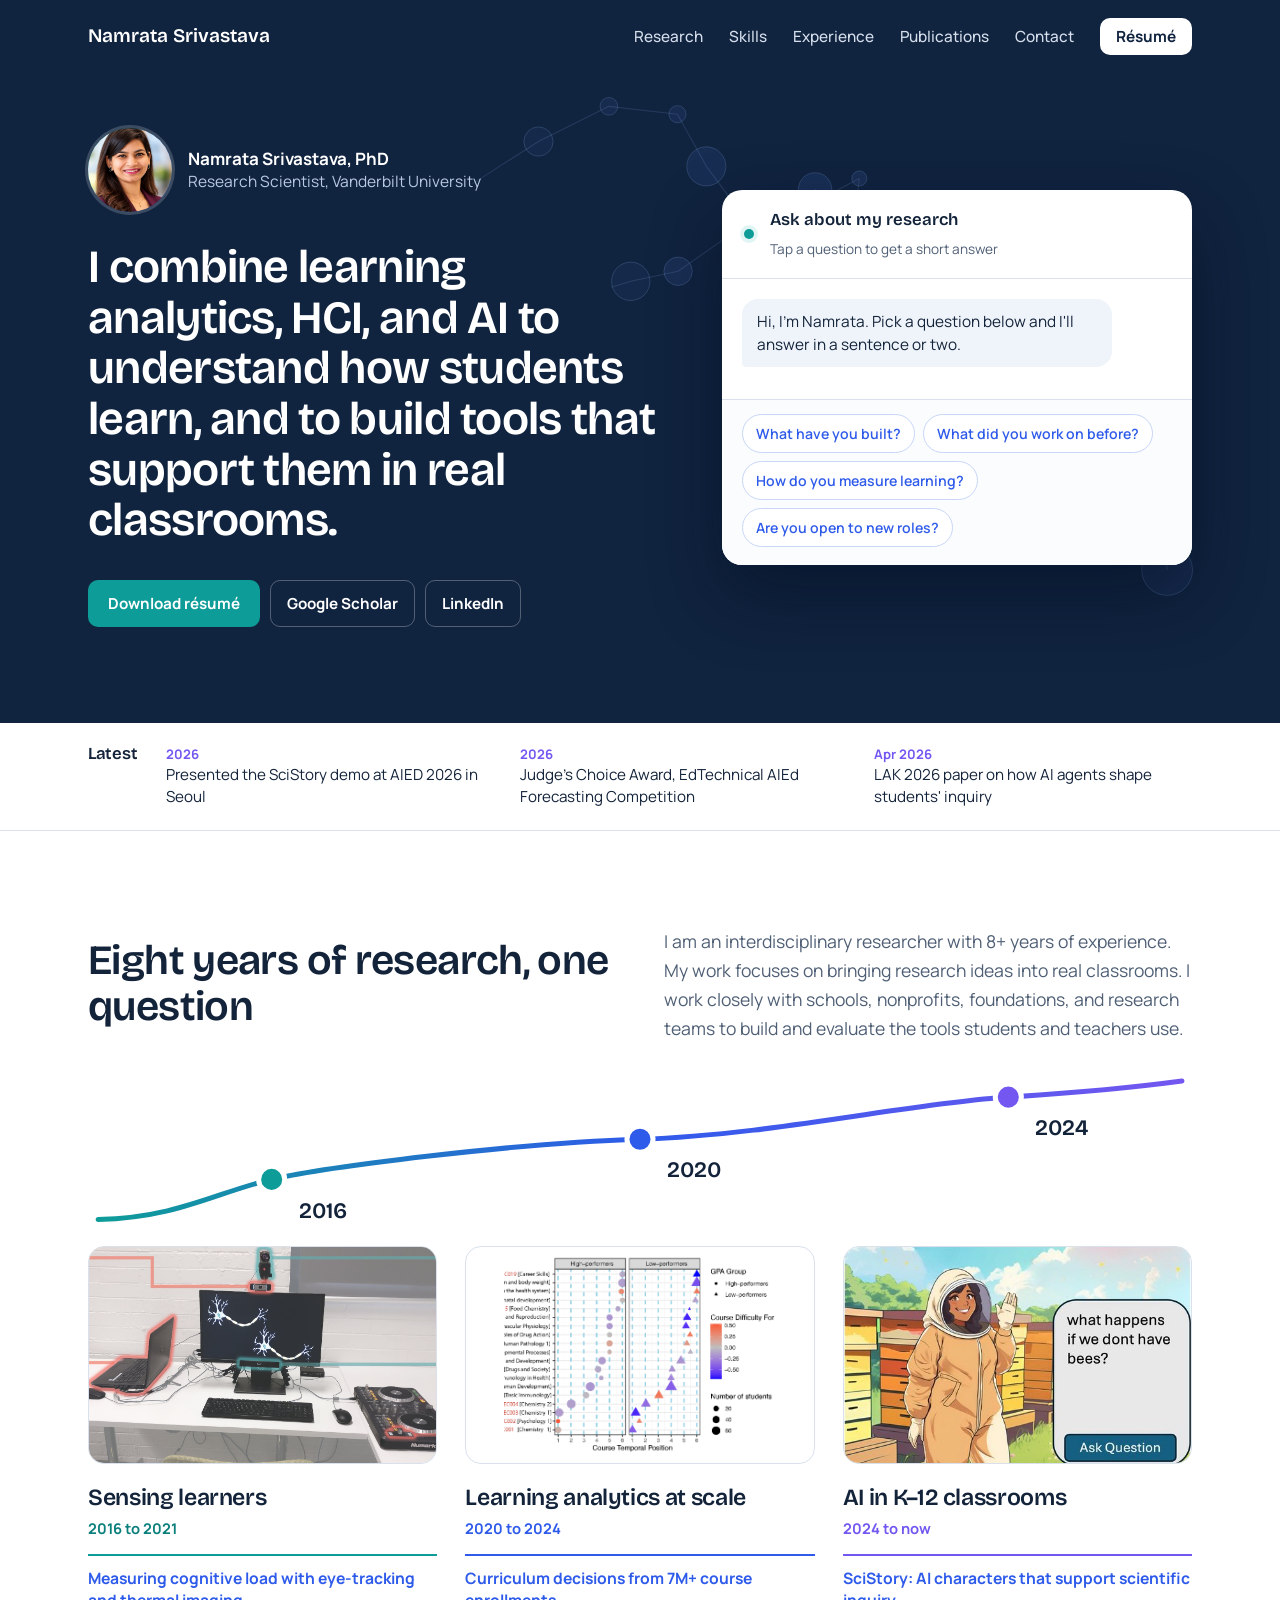
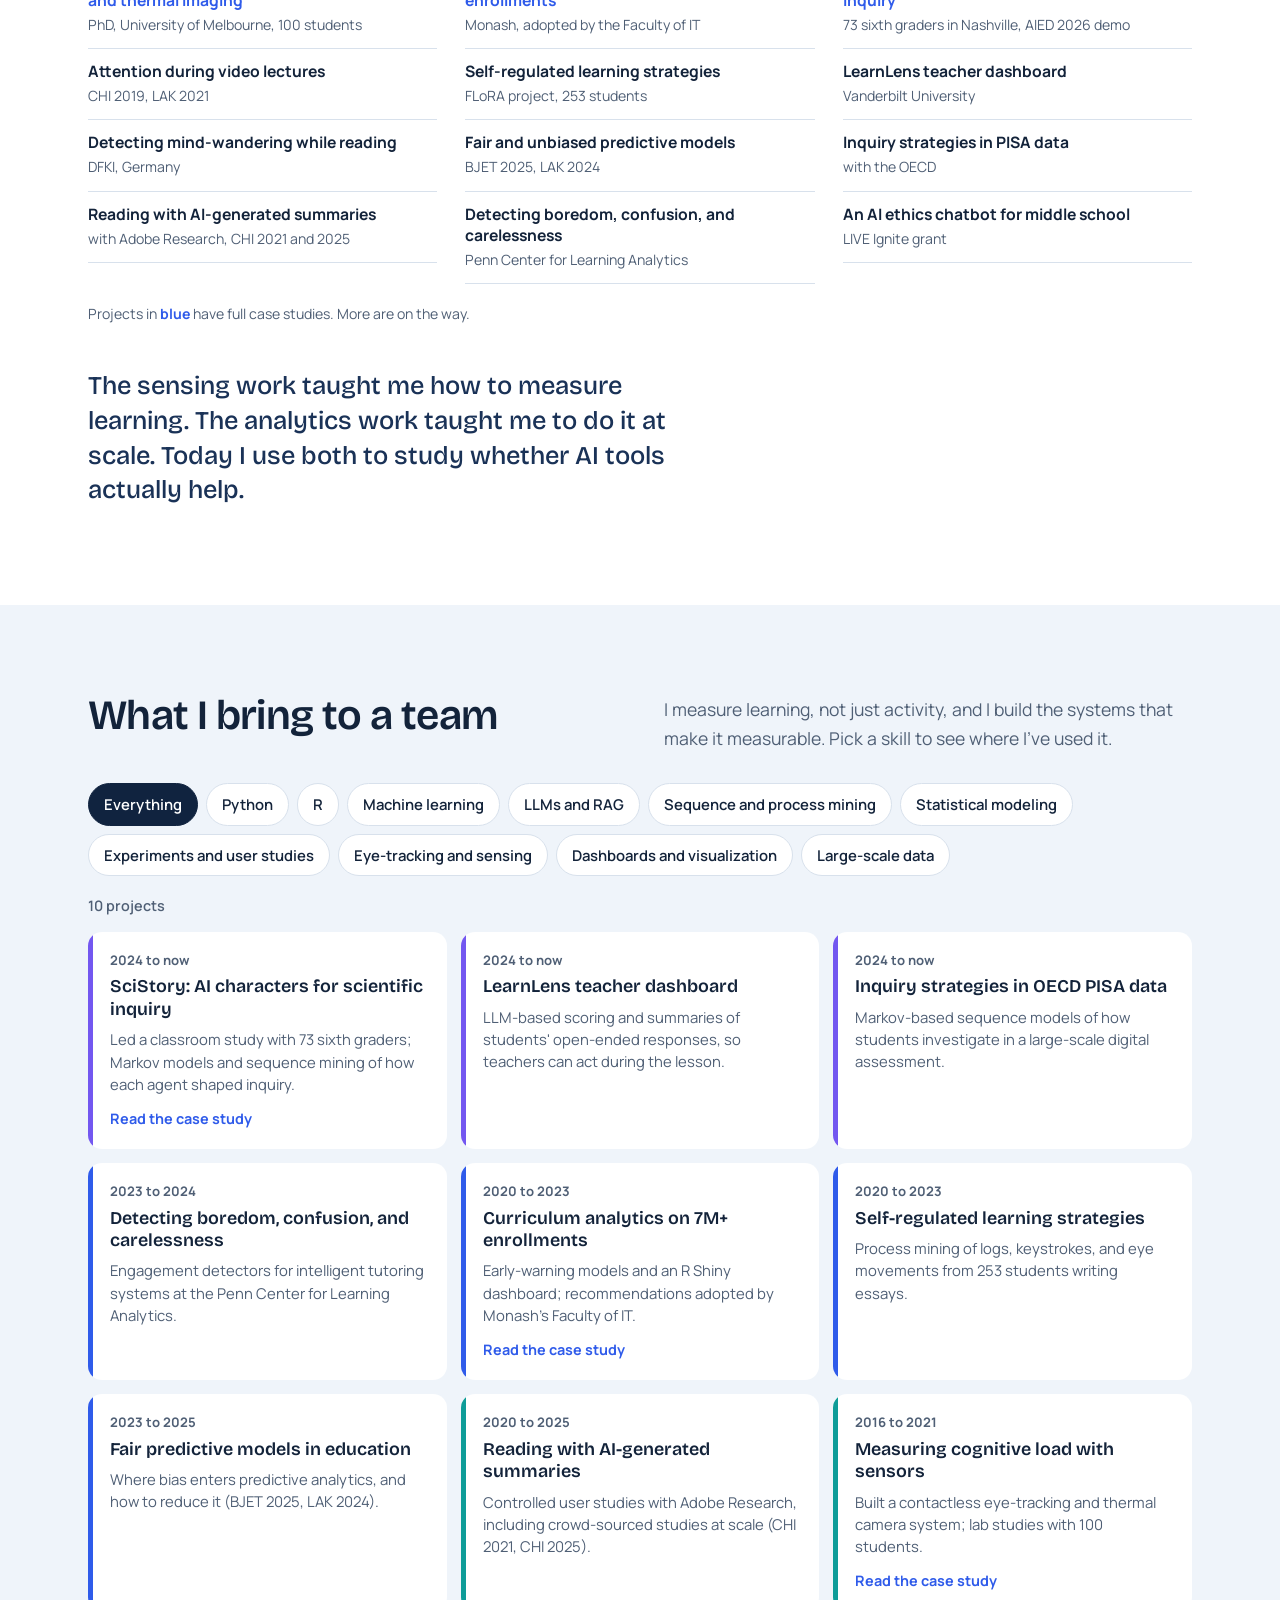
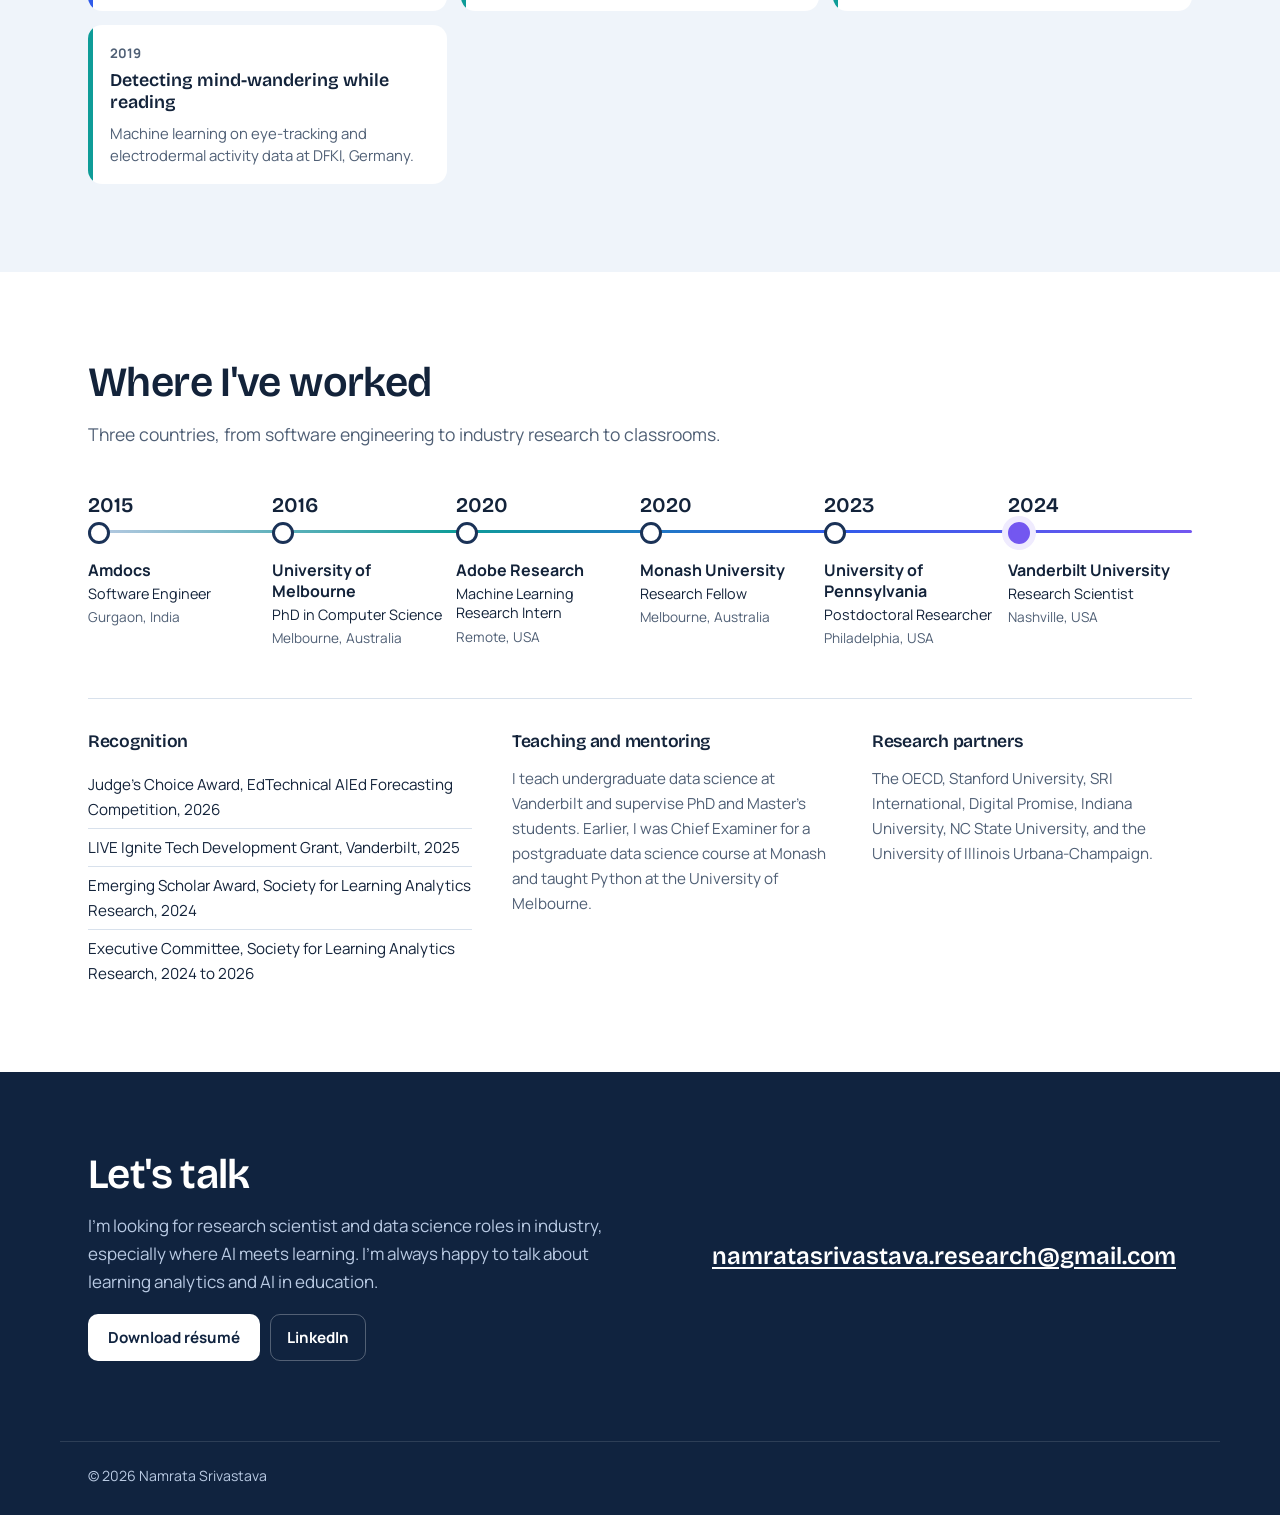
==== index.html @ 0388a8f5 "Add site files" ====
<!DOCTYPE html>
<html lang="en">
<head>
<meta charset="utf-8">
<meta name="viewport" content="width=device-width, initial-scale=1">
<title>Namrata Srivastava, PhD | Learning analytics, HCI, and AI in education</title>
<meta name="description" content="Namrata Srivastava is a research scientist who combines learning analytics, human-computer interaction, and AI to understand how students learn and to build tools that support them in real classrooms.">
<meta property="og:title" content="Namrata Srivastava, PhD">
<meta property="og:description" content="Learning analytics, human-computer interaction, and AI for real classrooms.">
<meta property="og:url" content="https://namratasri.com/">
<meta property="og:type" content="website">
<meta property="og:image" content="https://namratasri.com/images/namrata-share.jpg">
<link rel="icon" href="/favicon.svg" type="image/svg+xml">
<link rel="apple-touch-icon" href="/apple-touch-icon.png">
<link rel="preconnect" href="https://fonts.googleapis.com">
<link rel="preconnect" href="https://fonts.gstatic.com" crossorigin>
<link href="https://fonts.googleapis.com/css2?family=Bricolage+Grotesque:opsz,wght@12..96,500;12..96,600;12..96,700&family=Manrope:wght@400;500;600;700&display=swap" rel="stylesheet">
<link rel="stylesheet" href="assets/style.css">
</head>
<body>
<a class="skip" href="#main">Skip to content</a>

<header class="nav">
  <div class="wrap">
    <a class="name" href="index.html">Namrata Srivastava</a>
    <nav aria-label="Main"><ul>
      <li><a href="#research">Research</a></li>
      <li><a href="#skills">Skills</a></li>
      <li><a href="#experience">Experience</a></li>
      <li><a href="publications.html">Publications</a></li>
      <li><a href="#contact">Contact</a></li>
      <li><a class="cv" href="resume.pdf">Résumé</a></li>
    </ul></nav>
  </div>
</header>

<main id="main">
  <section class="hero">
    <svg class="fixations" aria-hidden="true"></svg>
    <div class="wrap">
      <div>
        <div class="person">
          <div class="avatar big"><img src="images/namrata.jpg" alt="Portrait of Namrata Srivastava"></div>
          <div><p class="n">Namrata Srivastava, PhD</p><p class="r">Research Scientist, Vanderbilt University</p></div>
        </div>
        <h1>I combine learning analytics, HCI, and AI to understand how students learn, and to build tools that support them in real classrooms.</h1>
        <div class="actions">
          <a class="btn primary" href="resume.pdf">Download résumé</a>
          <a class="btn ghost" href="https://scholar.google.com/citations?user=GWvdYIoAAAAJ&amp;hl=en" rel="me">Google Scholar</a>
          <a class="btn ghost" href="https://www.linkedin.com/in/namratasri01" rel="me">LinkedIn</a>
          <!-- Add GitHub once ready: <a class="btn ghost" href="https://github.com/USERNAME" rel="me">GitHub</a> -->
        </div>
      </div>
      <div class="chat" aria-label="Questions about my research">
        <div class="chat-head"><span class="live" aria-hidden="true"></span><div><strong>Ask about my research</strong><small>Tap a question to get a short answer</small></div></div>
        <div class="chat-log" id="chatlog" aria-live="polite">
          <div class="msg bot">Hi, I'm Namrata. Pick a question below and I'll answer in a sentence or two.</div>
        </div>
        <div class="chips" id="chips">
          <button type="button" data-q="build">What have you built?</button>
          <button type="button" data-q="before">What did you work on before?</button>
          <button type="button" data-q="measure">How do you measure learning?</button>
          <button type="button" data-q="roles">Are you open to new roles?</button>
        </div>
      </div>
    </div>
  </section>

  <section class="latest" aria-labelledby="latest-h">
    <div class="wrap">
      <h2 id="latest-h">Latest</h2>
      <ul>
        <li><span class="d">2026</span>Presented the SciStory demo at AIED 2026 in Seoul</li>
        <li><span class="d">2026</span>Judge's Choice Award, EdTechnical AIEd Forecasting Competition</li>
        <li><span class="d">Apr 2026</span>LAK 2026 paper on how AI agents shape students' inquiry</li>
      </ul>
    </div>
  </section>

  <section class="journey" id="research">
    <div class="wrap">
      <div class="journey-head">
        <h2>Eight years of research, one question</h2>
        <p class="lede">I am an interdisciplinary researcher with 8+ years of experience. My work focuses on bringing research ideas into real classrooms. I work closely with schools, nonprofits, foundations, and research teams to build and evaluate the tools students and teachers use.</p>
      </div>

      <svg class="curve" id="curve" viewBox="0 0 1100 170" aria-hidden="true">
        <defs>
          <linearGradient id="eraGrad" x1="0" x2="1" y1="0" y2="0">
            <stop offset="0" stop-color="#0E9C98"/><stop offset=".5" stop-color="#2F5BEA"/><stop offset="1" stop-color="#7357F0"/>
          </linearGradient>
        </defs>
        <path class="track" d="M10 152 C 90 150, 130 124, 183 112 S 420 76, 550 72 S 820 36, 917 30 S 1060 18, 1090 14"/>
        <path class="draw" id="drawpath" d="M10 152 C 90 150, 130 124, 183 112 S 420 76, 550 72 S 820 36, 917 30 S 1060 18, 1090 14"/>
        <circle class="node" cx="183" cy="112" r="13" fill="#0E9C98"/>
        <circle class="node" cx="550" cy="72" r="13" fill="#2F5BEA"/>
        <circle class="node" cx="917" cy="30" r="13" fill="#7357F0"/>
        <text x="210" y="150">2016</text>
        <text x="577" y="110">2020</text>
        <text x="944" y="68">2024</text>
      </svg>

      <div class="eras">
        <article class="era e1">
          <a class="fig" href="projects/cognitive-load.html" tabindex="-1" aria-hidden="true"><img src="images/phd-lab-setup.jpg" alt="" style="object-position:center 40%"></a>
          <h3>Sensing learners</h3>
          <p class="span">2016 to 2021</p>
          <ul>
            <li><a href="projects/cognitive-load.html"><b>Measuring cognitive load with eye-tracking and thermal imaging</b><span>PhD, University of Melbourne, 100 students</span></a></li>
            <li><b>Attention during video lectures</b><span>CHI 2019, LAK 2021</span></li>
            <li><b>Detecting mind-wandering while reading</b><span>DFKI, Germany</span></li>
            <li><b>Reading with AI-generated summaries</b><span>with Adobe Research, CHI 2021 and 2025</span></li>
          </ul>
        </article>
        <article class="era e2">
          <a class="fig contain" href="projects/curriculum-analytics.html" tabindex="-1" aria-hidden="true"><img src="images/course-choices-plot.png" alt=""></a>
          <h3>Learning analytics at scale</h3>
          <p class="span">2020 to 2024</p>
          <ul>
            <li><a href="projects/curriculum-analytics.html"><b>Curriculum decisions from 7M+ course enrollments</b><span>Monash, adopted by the Faculty of IT</span></a></li>
            <li><b>Self-regulated learning strategies</b><span>FLoRA project, 253 students</span></li>
            <li><b>Fair and unbiased predictive models</b><span>BJET 2025, LAK 2024</span></li>
            <li><b>Detecting boredom, confusion, and carelessness</b><span>Penn Center for Learning Analytics</span></li>
          </ul>
        </article>
        <article class="era e3">
          <a class="fig" href="projects/scistory.html" tabindex="-1" aria-hidden="true"><img src="images/scistory-agents-thumb.jpg" alt=""></a>
          <h3>AI in K–12 classrooms</h3>
          <p class="span">2024 to now</p>
          <ul>
            <li><a href="projects/scistory.html"><b>SciStory: AI characters that support scientific inquiry</b><span>73 sixth graders in Nashville, AIED 2026 demo</span></a></li>
            <li><b>LearnLens teacher dashboard</b><span>Vanderbilt University</span></li>
            <li><b>Inquiry strategies in PISA data</b><span>with the OECD</span></li>
            <li><b>An AI ethics chatbot for middle school</b><span>LIVE Ignite grant</span></li>
          </ul>
        </article>
      </div>
      <p class="era-note">Projects in <b>blue</b> have full case studies. More are on the way.</p>

      <p class="bridge">The sensing work taught me how to measure learning. The analytics work taught me to do it at scale. Today I use both to study whether AI tools actually help.</p>
    </div>
  </section>

  <section class="skills" id="skills">
    <div class="wrap">
      <div class="skills-head">
        <h2>What I bring to a team</h2>
        <p class="lede">I measure learning, not just activity, and I build the systems that make it measurable. Pick a skill to see where I've used it.</p>
      </div>
      <div class="skill-chips" role="group" aria-label="Filter projects by skill">
        <button type="button" data-skill="all" aria-pressed="true">Everything</button>
        <button type="button" data-skill="python" aria-pressed="false">Python</button>
        <button type="button" data-skill="r" aria-pressed="false">R</button>
        <button type="button" data-skill="ml" aria-pressed="false">Machine learning</button>
        <button type="button" data-skill="llm" aria-pressed="false">LLMs and RAG</button>
        <button type="button" data-skill="seq" aria-pressed="false">Sequence and process mining</button>
        <button type="button" data-skill="stats" aria-pressed="false">Statistical modeling</button>
        <button type="button" data-skill="exp" aria-pressed="false">Experiments and user studies</button>
        <button type="button" data-skill="sensing" aria-pressed="false">Eye-tracking and sensing</button>
        <button type="button" data-skill="viz" aria-pressed="false">Dashboards and visualization</button>
        <button type="button" data-skill="scale" aria-pressed="false">Large-scale data</button>
      </div>
      <p class="skill-count" aria-live="polite">10 projects</p>
      <div class="evidence">
        <a class="ev e3" href="projects/scistory.html" data-skills="python llm seq stats exp">
          <span class="when">2024 to now</span><b>SciStory: AI characters for scientific inquiry</b>
          <span class="proof">Led a classroom study with 73 sixth graders; Markov models and sequence mining of how each agent shaped inquiry.</span>
          <span class="more">Read the case study</span>
        </a>
        <div class="ev e3" data-skills="python llm viz">
          <span class="when">2024 to now</span><b>LearnLens teacher dashboard</b>
          <span class="proof">LLM-based scoring and summaries of students' open-ended responses, so teachers can act during the lesson.</span>
        </div>
        <div class="ev e3" data-skills="r seq stats scale">
          <span class="when">2024 to now</span><b>Inquiry strategies in OECD PISA data</b>
          <span class="proof">Markov-based sequence models of how students investigate in a large-scale digital assessment.</span>
        </div>
        <div class="ev e2" data-skills="ml stats python">
          <span class="when">2023 to 2024</span><b>Detecting boredom, confusion, and carelessness</b>
          <span class="proof">Engagement detectors for intelligent tutoring systems at the Penn Center for Learning Analytics.</span>
        </div>
        <a class="ev e2" href="projects/curriculum-analytics.html" data-skills="python r ml stats viz scale">
          <span class="when">2020 to 2023</span><b>Curriculum analytics on 7M+ enrollments</b>
          <span class="proof">Early-warning models and an R Shiny dashboard; recommendations adopted by Monash's Faculty of IT.</span>
          <span class="more">Read the case study</span>
        </a>
        <div class="ev e2" data-skills="seq stats sensing scale">
          <span class="when">2020 to 2023</span><b>Self-regulated learning strategies</b>
          <span class="proof">Process mining of logs, keystrokes, and eye movements from 253 students writing essays.</span>
        </div>
        <div class="ev e2" data-skills="ml stats scale">
          <span class="when">2023 to 2025</span><b>Fair predictive models in education</b>
          <span class="proof">Where bias enters predictive analytics, and how to reduce it (BJET 2025, LAK 2024).</span>
        </div>
        <div class="ev e1" data-skills="exp llm">
          <span class="when">2020 to 2025</span><b>Reading with AI-generated summaries</b>
          <span class="proof">Controlled user studies with Adobe Research, including crowd-sourced studies at scale (CHI 2021, CHI 2025).</span>
        </div>
        <a class="ev e1" href="projects/cognitive-load.html" data-skills="python ml exp sensing">
          <span class="when">2016 to 2021</span><b>Measuring cognitive load with sensors</b>
          <span class="proof">Built a contactless eye-tracking and thermal camera system; lab studies with 100 students.</span>
          <span class="more">Read the case study</span>
        </a>
        <div class="ev e1" data-skills="python r ml sensing">
          <span class="when">2019</span><b>Detecting mind-wandering while reading</b>
          <span class="proof">Machine learning on eye-tracking and electrodermal activity data at DFKI, Germany.</span>
        </div>
      </div>
    </div>
  </section>

  <section class="career" id="experience">
    <div class="wrap">
      <h2>Where I've worked</h2>
      <p class="lede">Three countries, from software engineering to industry research to classrooms.</p>
      <ol class="track">
        <li><span class="yr">2015</span><b>Amdocs</b><span class="role">Software Engineer</span><span class="where">Gurgaon, India</span></li>
        <li><span class="yr">2016</span><b>University of Melbourne</b><span class="role">PhD in Computer Science</span><span class="where">Melbourne, Australia</span></li>
        <li><span class="yr">2020</span><b>Adobe Research</b><span class="role">Machine Learning Research Intern</span><span class="where">Remote, USA</span></li>
        <li><span class="yr">2020</span><b>Monash University</b><span class="role">Research Fellow</span><span class="where">Melbourne, Australia</span></li>
        <li><span class="yr">2023</span><b>University of Pennsylvania</b><span class="role">Postdoctoral Researcher</span><span class="where">Philadelphia, USA</span></li>
        <li class="now"><span class="yr">2024</span><b>Vanderbilt University</b><span class="role">Research Scientist</span><span class="where">Nashville, USA</span></li>
      </ol>
      <div class="extras">
        <div>
          <h3>Recognition</h3>
          <ul>
            <li>Judge's Choice Award, EdTechnical AIEd Forecasting Competition, 2026</li>
            <li>LIVE Ignite Tech Development Grant, Vanderbilt, 2025</li>
            <li>Emerging Scholar Award, Society for Learning Analytics Research, 2024</li>
            <li>Executive Committee, Society for Learning Analytics Research, 2024 to 2026</li>
          </ul>
        </div>
        <div>
          <h3>Teaching and mentoring</h3>
          <p>I teach undergraduate data science at Vanderbilt and supervise PhD and Master's students. Earlier, I was Chief Examiner for a postgraduate data science course at Monash and taught Python at the University of Melbourne.</p>
        </div>
        <div>
          <h3>Research partners</h3>
          <p>The OECD, Stanford University, SRI International, Digital Promise, Indiana University, NC State University, and the University of Illinois Urbana-Champaign.</p>
        </div>
      </div>
    </div>
  </section>

  <section class="contact" id="contact">
    <div class="wrap">
      <div>
        <h2>Let's talk</h2>
        <p>I'm looking for research scientist and data science roles in industry, especially where AI meets learning. I'm always happy to talk about learning analytics and AI in education.</p>
        <div class="more"><a class="btn light" href="resume.pdf">Download résumé</a><a class="btn ghost" href="https://www.linkedin.com/in/namratasri01">LinkedIn</a></div>
      </div>
      <a class="mail" href="mailto:namratasrivastava.research@gmail.com">namratasrivastava.research@gmail.com</a>
    </div>
  </section>
</main>
<footer class="foot"><div class="wrap">© 2026 Namrata Srivastava</div></footer>

<script src="assets/site.js"></script>
</body>
</html>
---- assets/style.css ----
/* namratasri.com — shared styles */
:root {
  --midnight: #10233F;
  --midnight-2: #1A3257;
  --ink: #13233A;
  --ink-soft: #4F5F75;
  --mist: #EFF4FA;
  --line: #D8E1EC;
  --white: #FFFFFF;
  --teal: #0E9C98;   --teal-deep: #0B7F7C; --teal-wash: #E1F5F4;
  --cobalt: #2F5BEA; --cobalt-wash: #E7EDFE;
  --violet: #7357F0; --violet-wash: #EFEBFE;
  --ice: #B9CAE3;
  --display: "Bricolage Grotesque", "Segoe UI", system-ui, sans-serif;
  --body: "Manrope", "Segoe UI", system-ui, sans-serif;
}
* { box-sizing: border-box; }
html { scroll-behavior: smooth; }
body { margin: 0; font-family: var(--body); font-size: 1.0625rem; line-height: 1.65; color: var(--ink); background: var(--white); }
a { color: var(--cobalt); text-underline-offset: 3px; }
:focus-visible { outline: 3px solid var(--teal); outline-offset: 3px; border-radius: 6px; }
img { max-width: 100%; display: block; }
.wrap { max-width: 1160px; margin: 0 auto; padding: 0 28px; }
h1, h2, h3 { font-family: var(--display); letter-spacing: -.015em; }
h2 { font-size: clamp(1.9rem, 3.4vw, 2.6rem); font-weight: 600; line-height: 1.1; margin: 0 0 14px; }
.lede { color: var(--ink-soft); max-width: 62ch; margin: 0; font-size: 1.1rem; }
.skip { position: absolute; left: -999px; top: 8px; background: var(--white); color: var(--ink); padding: 8px 14px; border-radius: 8px; z-index: 10; }
.skip:focus { left: 8px; }

/* Nav */
.nav { background: var(--midnight); color: var(--white); position: relative; z-index: 2; }
.nav .wrap { display: flex; align-items: center; justify-content: space-between; gap: 18px; min-height: 72px; flex-wrap: wrap; padding-top: 8px; padding-bottom: 8px; }
.nav .name { font-family: var(--display); font-weight: 600; font-size: 1.2rem; color: var(--white); text-decoration: none; }
.nav ul { list-style: none; display: flex; gap: 26px; margin: 0; padding: 0; flex-wrap: wrap; align-items: center; }
.nav ul a { color: #D5DEEB; text-decoration: none; font-weight: 500; font-size: .96rem; }
.nav ul a:hover, .nav ul a[aria-current="page"] { color: var(--white); }
.nav .cv { background: var(--white); color: var(--midnight); padding: 8px 16px; border-radius: 10px; font-weight: 700; }
.nav .cv:hover { color: var(--midnight); background: var(--cobalt-wash); }

/* Faint gaze-fixation pattern behind dark headers */
.fixations { position: absolute; inset: 0; width: 100%; height: 100%; pointer-events: none; }

/* Hero */
.hero { background: var(--midnight); color: var(--white); position: relative; overflow: hidden; padding: 56px 0 96px; }
.hero .wrap { position: relative; display: grid; grid-template-columns: 1.15fr .95fr; gap: 64px; align-items: center; }
.person { display: flex; align-items: center; gap: 16px; margin-bottom: 30px; }
.avatar { width: 64px; height: 64px; border-radius: 50%; background: linear-gradient(135deg, var(--teal), var(--cobalt)); display: grid; place-items: center; flex: none; box-shadow: 0 0 0 3px rgba(255,255,255,.18); overflow: hidden; }
.avatar img { width: 100%; height: 100%; object-fit: cover; }
.avatar span { font-family: var(--display); font-weight: 600; color: var(--white); font-size: 1.3rem; }
.avatar.big { width: 84px; height: 84px; }
.person p { margin: 0; line-height: 1.4; }
.person .n { font-weight: 700; }
.person .r { color: var(--ice); font-size: .97rem; }
.hero h1 { font-size: clamp(2rem, 3.6vw, 2.9rem); font-weight: 600; line-height: 1.1; margin: 0 0 34px; max-width: 22ch; }
.actions { display: flex; flex-wrap: wrap; gap: 10px; align-items: center; }
.btn { display: inline-block; text-decoration: none; font-weight: 700; font-size: .95rem; padding: 11px 20px; border-radius: 10px; }
.btn.primary { background: var(--teal); color: var(--white); }
.btn.primary:hover { background: var(--teal-deep); }
.btn.light { background: var(--white); color: var(--midnight); }
.btn.light:hover { background: var(--cobalt-wash); }
.btn.ghost { color: var(--white); border: 1px solid rgba(255,255,255,.28); padding: 10px 16px; }
.btn.ghost:hover { border-color: var(--white); }

/* Chat */
.chat { background: var(--white); color: var(--ink); border-radius: 20px; box-shadow: 0 30px 70px rgba(3,12,28,.45); overflow: hidden; }
.chat-head { padding: 16px 20px; display: flex; align-items: center; gap: 12px; border-bottom: 1px solid var(--line); }
.chat-head .avatar { width: 40px; height: 40px; box-shadow: none; }
.chat-head .avatar span { font-size: .9rem; }
.chat-head strong { display: block; font-family: var(--display); font-weight: 600; font-size: 1.05rem; }
.chat-head small { color: var(--ink-soft); font-size: .85rem; }
.chat-log { padding: 20px; display: flex; flex-direction: column; gap: 12px; max-height: 300px; min-height: 170px; overflow-y: auto; }
.msg { max-width: 86%; padding: 11px 15px; font-size: .96rem; line-height: 1.5; }
.msg.me { align-self: flex-end; background: var(--cobalt); color: var(--white); border-radius: 16px 16px 4px 16px; }
.msg.bot { align-self: flex-start; background: var(--mist); border-radius: 16px 16px 16px 4px; }
.chips { display: flex; flex-wrap: wrap; gap: 8px; padding: 14px 20px 18px; border-top: 1px solid var(--line); background: #FAFCFE; }
.chips button { font: inherit; font-size: .88rem; font-weight: 600; color: var(--cobalt); background: var(--white); border: 1px solid #C9D6F8; padding: 7px 13px; border-radius: 999px; cursor: pointer; }
.chips button:hover { background: var(--cobalt-wash); }
.chips button:disabled { color: var(--ink-soft); border-color: var(--line); opacity: .6; cursor: default; }

/* Journey timeline */
.journey { padding: 96px 0 72px; }
.journey-head { display: grid; grid-template-columns: 1fr 1fr; gap: 48px; align-items: end; margin-bottom: 24px; }
.curve { width: 100%; height: auto; display: block; margin: 8px 0 0; overflow: visible; }
.curve .track { fill: none; stroke: var(--line); stroke-width: 2; }
.curve .draw { fill: none; stroke: url(#eraGrad); stroke-width: 5; stroke-linecap: round; }
.curve .node { stroke: var(--white); stroke-width: 5; }
.curve text { font-family: var(--display); font-weight: 600; font-size: 22px; fill: var(--ink); }
.eras { display: grid; grid-template-columns: repeat(3, 1fr); gap: 28px; margin-top: 8px; }
.era { display: flex; flex-direction: column; }
.era .fig { aspect-ratio: 16/10; border-radius: 16px; overflow: hidden; background: var(--mist); border: 1px solid var(--line); margin-bottom: 20px; position: relative; }
.era .fig img { width: 100%; height: 100%; object-fit: cover; object-position: left center; }
.era .fig svg { width: 100%; height: 100%; display: block; }
.era .fig.contain { background: var(--white); }
.era .fig.contain img { object-fit: contain; object-position: center; padding: 8px; }
.era h3 { font-size: 1.45rem; font-weight: 600; margin: 0 0 4px; line-height: 1.2; }
.era .span { font-weight: 700; font-size: .92rem; margin: 0 0 14px; }
.e1 .span { color: var(--teal-deep); } .e2 .span { color: var(--cobalt); } .e3 .span { color: var(--violet); }
.era ul { list-style: none; margin: 0; padding: 0; border-top: 2px solid var(--line); }
.e1 ul { border-top-color: var(--teal); } .e2 ul { border-top-color: var(--cobalt); } .e3 ul { border-top-color: var(--violet); }
.era li { border-bottom: 1px solid var(--line); padding: 12px 0; }
.era li a { display: block; text-decoration: none; color: var(--ink); }
.era li b { display: block; font-weight: 700; font-size: .98rem; line-height: 1.35; }
.era li span { display: block; color: var(--ink-soft); font-size: .88rem; margin-top: 2px; }
.era li a b { color: var(--cobalt); }
.era li a:hover b { text-decoration: underline; text-underline-offset: 3px; }
.era-note { font-size: .88rem; color: var(--ink-soft); margin: 18px 0 0; }
.era-note b { color: var(--cobalt); }
.bridge { margin-top: 44px; font-family: var(--display); font-size: clamp(1.25rem, 2.2vw, 1.6rem); font-weight: 500; line-height: 1.35; max-width: 34ch; color: var(--midnight-2); }

/* What I bring */
.bring { background: var(--mist); padding: 88px 0; }
.bring-grid { display: grid; grid-template-columns: repeat(4, 1fr); gap: 36px; margin-top: 40px; }
.bring-grid h3 { font-size: 1.2rem; font-weight: 600; margin: 0 0 10px; padding-top: 14px; border-top: 3px solid var(--midnight); }
.bring-grid p { margin: 0; color: var(--ink-soft); font-size: .97rem; }
.worked { margin-top: 56px; display: flex; flex-wrap: wrap; align-items: baseline; gap: 10px 34px; }
.worked h3 { font-size: 1.05rem; font-weight: 600; margin: 0; }
.worked ul { list-style: none; display: flex; flex-wrap: wrap; gap: 10px 30px; margin: 0; padding: 0; font-family: var(--display); font-weight: 500; font-size: 1.15rem; color: var(--midnight-2); }

/* Contact */
.contact { background: var(--midnight); color: var(--white); padding: 80px 0; }
.contact .wrap { display: grid; grid-template-columns: 1.2fr 1fr; gap: 48px; align-items: center; }
.contact h2 { color: var(--white); }
.contact p { color: var(--ice); margin: 0; max-width: 52ch; }
.contact .mail { font-family: var(--display); font-size: clamp(1.1rem, 2.2vw, 1.5rem); font-weight: 600; color: var(--white); word-break: break-all; }
.contact .more { margin-top: 18px; display: flex; flex-wrap: wrap; gap: 10px; }
footer.foot { background: var(--midnight); color: var(--ice); font-size: .88rem; padding: 0 0 28px; }
footer.foot .wrap { border-top: 1px solid rgba(255,255,255,.12); padding-top: 22px; }

/* Project page */
.p-head { background: var(--midnight); color: var(--white); padding: 52px 0 120px; position: relative; overflow: hidden; }
.p-head .wrap { position: relative; }
.crumb { font-size: .93rem; color: var(--ice); margin-bottom: 18px; }
.crumb a { color: var(--ice); }
.p-head h1 { font-size: clamp(2.1rem, 4.2vw, 3.3rem); font-weight: 600; line-height: 1.08; margin: 0 0 16px; max-width: 20ch; }
.p-head .sum { color: #D5DEEB; font-size: 1.12rem; max-width: 62ch; margin: 0 0 22px; }
.tags { display: flex; flex-wrap: wrap; gap: 8px; }
.tags span { font-size: .85rem; font-weight: 600; padding: 5px 12px; border-radius: 999px; border: 1px solid rgba(255,255,255,.3); color: var(--white); }
.tags .era-tag { border-color: transparent; }
.era1 .era-tag { background: var(--teal); } .era2 .era-tag { background: var(--cobalt); } .era3 .era-tag { background: var(--violet); }
.p-fig { margin: -88px auto 0; position: relative; background: var(--white); border-radius: 20px; padding: 14px; box-shadow: 0 24px 60px rgba(16,35,63,.18); }
.p-fig img, .p-fig svg { border-radius: 12px; width: 100%; height: auto; display: block; }
.p-fig figcaption { font-size: .88rem; color: var(--ink-soft); padding: 10px 6px 2px; }
.p-body { display: grid; grid-template-columns: 290px 1fr; gap: 64px; padding: 64px 0 88px; align-items: start; }
.glance { position: sticky; top: 24px; background: var(--mist); border-radius: 16px; padding: 22px 22px 8px; }
.glance h2 { font-size: 1.1rem; font-weight: 600; margin: 0 0 12px; }
.glance dl { margin: 0; }
.glance dt { font-size: .85rem; font-weight: 700; }
.era1 .glance dt { color: var(--teal-deep); } .era2 .glance dt { color: var(--cobalt); } .era3 .glance dt { color: var(--violet); }
.glance dd { margin: 0 0 14px; font-size: .96rem; }
.story section { padding: 0 0 34px; margin-bottom: 34px; border-bottom: 1px solid var(--line); }
.story section:last-child { border-bottom: 0; margin-bottom: 0; }
.story h2 { font-size: 1.6rem; margin-bottom: 10px; }
.story p { margin: 0 0 12px; max-width: 66ch; }
.story p:last-child { margin-bottom: 0; }
.story ul.points { margin: 0; padding-left: 20px; max-width: 64ch; }
.story ul.points li { margin-bottom: 6px; }
.story .find { font-family: var(--display); font-size: 1.35rem; font-weight: 500; line-height: 1.4; color: var(--midnight-2); padding-left: 20px; border-left: 4px solid var(--teal); }
.era2 .story .find { border-left-color: var(--cobalt); } .era3 .story .find { border-left-color: var(--violet); }
.gallery { display: grid; grid-template-columns: 1.4fr 1fr; gap: 16px; margin: 4px 0 0; }
.gallery figure { margin: 0; }
.gallery img { width: 100%; height: 100%; max-height: 420px; object-fit: cover; border-radius: 14px; border: 1px solid var(--line); }
.gallery figcaption { font-size: .88rem; color: var(--ink-soft); margin-top: 8px; }
.todo { background: #FFF4C2; outline: 2px dashed #D9A400; outline-offset: 2px; border-radius: 4px; }
.pubs { list-style: none; margin: 0; padding: 0; }
.pubs li { padding: 10px 0; }
.pubs b { font-weight: 700; }
.pubs span { color: var(--ink-soft); font-size: .95rem; }
.next-proj { display: flex; justify-content: space-between; gap: 20px; flex-wrap: wrap; padding: 28px 0 64px; border-top: 1px solid var(--line); }
.next-proj a { font-weight: 700; text-decoration: none; }
.next-proj a:hover { text-decoration: underline; }

/* Publications page */
.pub-head { background: var(--midnight); color: var(--white); padding: 52px 0 64px; position: relative; overflow: hidden; }
.pub-head .wrap { position: relative; }
.pub-head h1 { font-size: clamp(2.1rem, 4.2vw, 3.1rem); font-weight: 600; line-height: 1.08; margin: 0 0 14px; }
.pub-head p { color: #D5DEEB; max-width: 60ch; margin: 0 0 22px; }
.stats { display: flex; flex-wrap: wrap; gap: 10px 32px; }
.stats div { font-size: .95rem; color: var(--ice); }
.stats b { display: block; font-family: var(--display); font-size: 1.8rem; font-weight: 600; color: var(--white); line-height: 1.1; }
.filters { display: flex; flex-wrap: wrap; gap: 8px; padding: 36px 0 12px; }
.filters button { font: inherit; font-size: .92rem; font-weight: 600; color: var(--ink); background: var(--white); border: 1px solid var(--line); padding: 7px 15px; border-radius: 999px; cursor: pointer; }
.filters button[aria-pressed="true"] { background: var(--midnight); color: var(--white); border-color: var(--midnight); }
.year-group h2 { font-size: 1.5rem; margin: 36px 0 6px; }
.publist { list-style: none; margin: 0; padding: 0; max-width: 900px; }
.publist li { padding: 16px 0; border-bottom: 1px solid var(--line); }
.publist .t { display: block; font-weight: 700; line-height: 1.4; }
.publist .a { display: block; color: var(--ink-soft); font-size: .95rem; margin-top: 3px; }
.publist .a b { color: var(--ink); }
.publist .v { display: inline-block; margin-top: 6px; font-size: .82rem; font-weight: 700; color: var(--cobalt); background: var(--cobalt-wash); padding: 2px 10px; border-radius: 999px; }
.pub-foot { padding: 36px 0 80px; color: var(--ink-soft); }

@media (max-width: 960px) {
  .bring-grid { grid-template-columns: 1fr 1fr; }
}
@media (max-width: 900px) {
  .hero .wrap, .journey-head, .eras, .contact .wrap, .p-body { grid-template-columns: 1fr; }
  .hero { padding: 40px 0 64px; }
  .hero .wrap { gap: 40px; }
  .journey { padding: 64px 0 48px; }
  .curve { display: none; }
  .glance { position: static; }
  .p-fig { margin-top: -64px; }
  .p-body { gap: 40px; padding-top: 44px; }
  .bring { padding: 64px 0; }
}
@media (max-width: 560px) {
  .gallery { grid-template-columns: 1fr; }
  .wrap { padding: 0 18px; }
  .bring-grid { grid-template-columns: 1fr; }
  .nav ul { gap: 16px; }
}
@media (prefers-reduced-motion: reduce) {
  html { scroll-behavior: auto; }
  .curve .draw { stroke-dasharray: none !important; stroke-dashoffset: 0 !important; transition: none !important; }
}

/* Video embed and result tiles */
.video { position: relative; aspect-ratio: 16/9; border-radius: 14px; overflow: hidden; background: var(--midnight); margin-top: 6px; }
.video iframe { position: absolute; inset: 0; width: 100%; height: 100%; border: 0; }
.results { display: grid; grid-template-columns: repeat(3, 1fr); gap: 14px; margin: 22px 0 6px; }
.results div { background: var(--mist); border-radius: 14px; padding: 16px 18px; }
.results b { display: block; font-family: var(--display); font-weight: 600; font-size: 2rem; line-height: 1.1; }
.era3 .results b { color: var(--violet); }
.results span { font-size: .92rem; color: var(--ink-soft); }
.story h3 { font-size: 1.12rem; font-weight: 600; margin: 22px 0 8px; }
@media (max-width: 560px) { .results { grid-template-columns: 1fr; } }

/* Skill explorer */
.skills { background: var(--mist); padding: 88px 0; }
.skills-head { display: grid; grid-template-columns: 1fr 1fr; gap: 48px; align-items: end; margin-bottom: 30px; }
.skill-chips { display: flex; flex-wrap: wrap; gap: 8px; }
.skill-chips button { font: inherit; font-size: .93rem; font-weight: 600; color: var(--ink); background: var(--white); border: 1px solid var(--line); padding: 8px 15px; border-radius: 999px; cursor: pointer; }
.skill-chips button:hover { border-color: var(--cobalt); color: var(--cobalt); }
.skill-chips button[aria-pressed="true"] { background: var(--midnight); border-color: var(--midnight); color: var(--white); }
.skill-count { font-size: .9rem; color: var(--ink-soft); margin: 18px 0 14px; font-weight: 600; }
.evidence { display: grid; grid-template-columns: repeat(3, 1fr); gap: 14px; }
.ev { display: flex; flex-direction: column; background: var(--white); border-radius: 14px; padding: 18px 20px 18px 22px; text-decoration: none; color: var(--ink); position: relative; overflow: hidden; transition: opacity .2s, transform .2s; }
.ev::before { content: ""; position: absolute; left: 0; top: 0; bottom: 0; width: 5px; }
.ev.e1::before { background: var(--teal); } .ev.e2::before { background: var(--cobalt); } .ev.e3::before { background: var(--violet); }
.ev .when { font-size: .82rem; font-weight: 700; color: var(--ink-soft); }
.ev b { font-family: var(--display); font-weight: 600; font-size: 1.12rem; line-height: 1.25; margin: 4px 0 8px; }
.ev .proof { font-size: .93rem; color: var(--ink-soft); line-height: 1.5; }
.ev .more { margin-top: auto; padding-top: 12px; font-size: .9rem; font-weight: 700; color: var(--cobalt); }
a.ev:hover { box-shadow: 0 10px 28px rgba(16,35,63,.12); }
a.ev:hover .more { text-decoration: underline; text-underline-offset: 3px; }
.ev[hidden] { display: none; }

/* Career track */
.career { padding: 88px 0 80px; }
.career .lede { margin-bottom: 40px; }
.track { list-style: none; margin: 0; padding: 0; display: grid; grid-template-columns: repeat(6, 1fr); position: relative; }
.track::before { content: ""; position: absolute; left: 0; right: 0; top: 41px; height: 3px; background: linear-gradient(90deg, var(--ice), var(--teal), var(--cobalt), var(--violet)); border-radius: 3px; }
.track li { position: relative; padding: 0 14px 0 0; display: flex; flex-direction: column; }
.track .yr { font-family: var(--display); font-weight: 600; font-size: 1.3rem; color: var(--ink); height: 30px; }
.track li::after { content: ""; order: 1; width: 16px; height: 16px; border-radius: 50%; background: var(--white); border: 3px solid var(--midnight-2); margin: 3px 0 16px; position: relative; z-index: 1; }
.track li.now::after { background: var(--violet); border-color: var(--violet); box-shadow: 0 0 0 6px var(--violet-wash); }
.track b, .track .role, .track .where { order: 2; }
.track b { font-weight: 700; font-size: 1rem; line-height: 1.3; }
.track .role { font-size: .9rem; color: var(--ink); margin-top: 3px; line-height: 1.35; }
.track .where { font-size: .85rem; color: var(--ink-soft); margin-top: 3px; }
.collab { margin: 44px 0 0; padding-top: 22px; border-top: 1px solid var(--line); color: var(--ink-soft); max-width: 80ch; }
.collab b { color: var(--ink); }

@media (max-width: 960px) {
  .evidence { grid-template-columns: 1fr 1fr; }
  .skills-head { grid-template-columns: 1fr; gap: 12px; }
  .track { grid-template-columns: 1fr; gap: 0; padding-left: 30px; }
  .track::before { left: 7px; right: auto; top: 6px; bottom: 6px; width: 3px; height: auto; background: linear-gradient(180deg, var(--ice), var(--teal), var(--cobalt), var(--violet)); }
  .track li { padding: 0 0 22px; }
  .track li::after { position: absolute; left: -30px; top: 6px; margin: 0; }
  .track .yr { height: auto; font-size: 1.1rem; }
}
@media (max-width: 600px) { .evidence { grid-template-columns: 1fr; } .skills, .career { padding: 64px 0; } }

/* Latest strip */
.latest { background: var(--white); border-bottom: 1px solid var(--line); padding: 22px 0; }
.latest .wrap { display: flex; align-items: baseline; gap: 28px; flex-wrap: wrap; }
.latest h2 { font-size: 1.05rem; margin: 0; color: var(--ink); }
.latest ul { list-style: none; margin: 0; padding: 0; display: grid; grid-template-columns: repeat(3, 1fr); gap: 10px 36px; flex: 1; }
.latest li { font-size: .95rem; line-height: 1.45; }
.latest .d { display: block; font-size: .82rem; font-weight: 700; color: var(--violet); }

/* Recognition, teaching, partners under the career track */
.extras { display: grid; grid-template-columns: 1.2fr 1fr 1fr; gap: 40px; margin-top: 48px; padding-top: 28px; border-top: 1px solid var(--line); }
.extras h3 { font-size: 1.1rem; font-weight: 600; margin: 0 0 10px; }
.extras ul { list-style: none; margin: 0; padding: 0; }
.extras li { font-size: .95rem; padding: 6px 0; border-bottom: 1px solid var(--line); }
.extras li:last-child { border-bottom: 0; }
.extras p { margin: 0; font-size: .95rem; color: var(--ink-soft); }
@media (max-width: 900px) { .extras { grid-template-columns: 1fr; gap: 28px; } .latest .wrap { flex-direction: column; gap: 10px; } .latest ul { grid-template-columns: 1fr; } }

/* Chat header dot (replaces the repeated photo) */
.chat-head .live { width: 10px; height: 10px; border-radius: 50%; background: var(--teal); box-shadow: 0 0 0 4px var(--teal-wash); flex: none; margin: 0 4px 0 2px; }
.chat-log { min-height: 120px; }
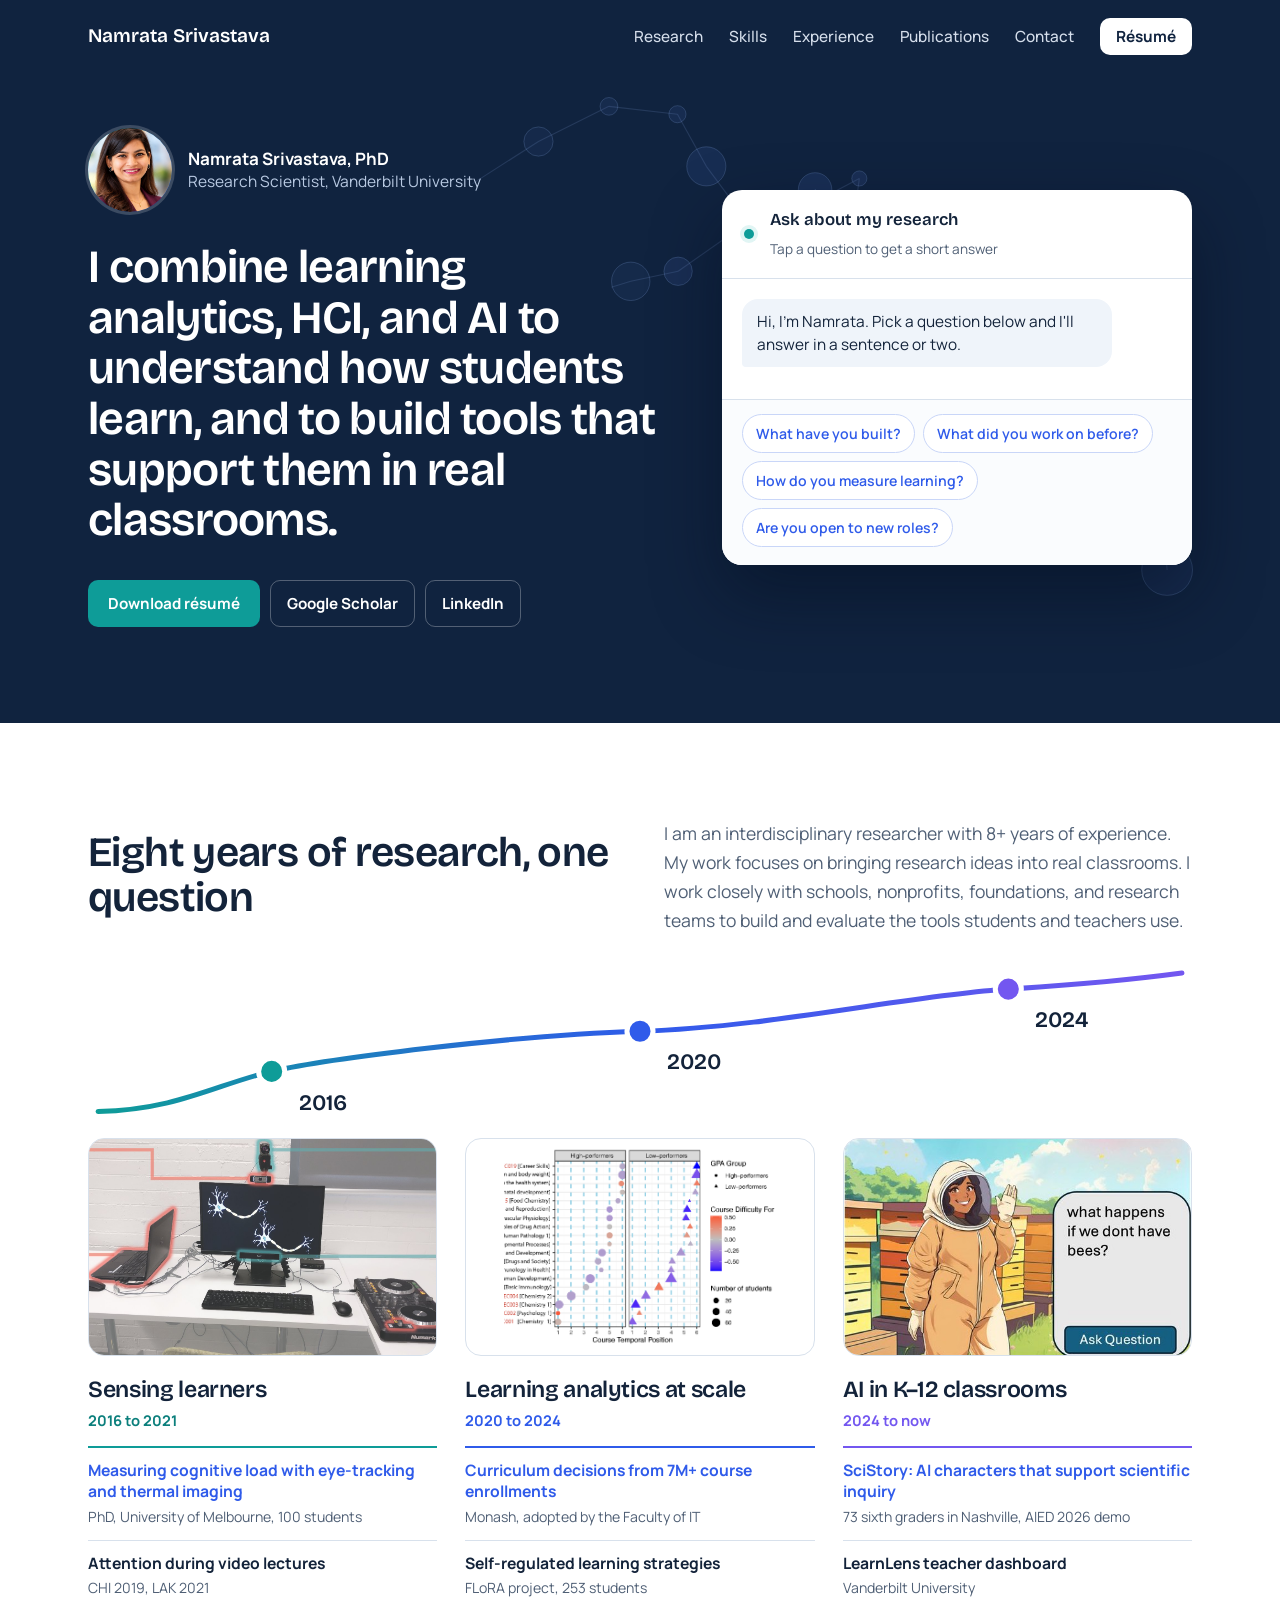
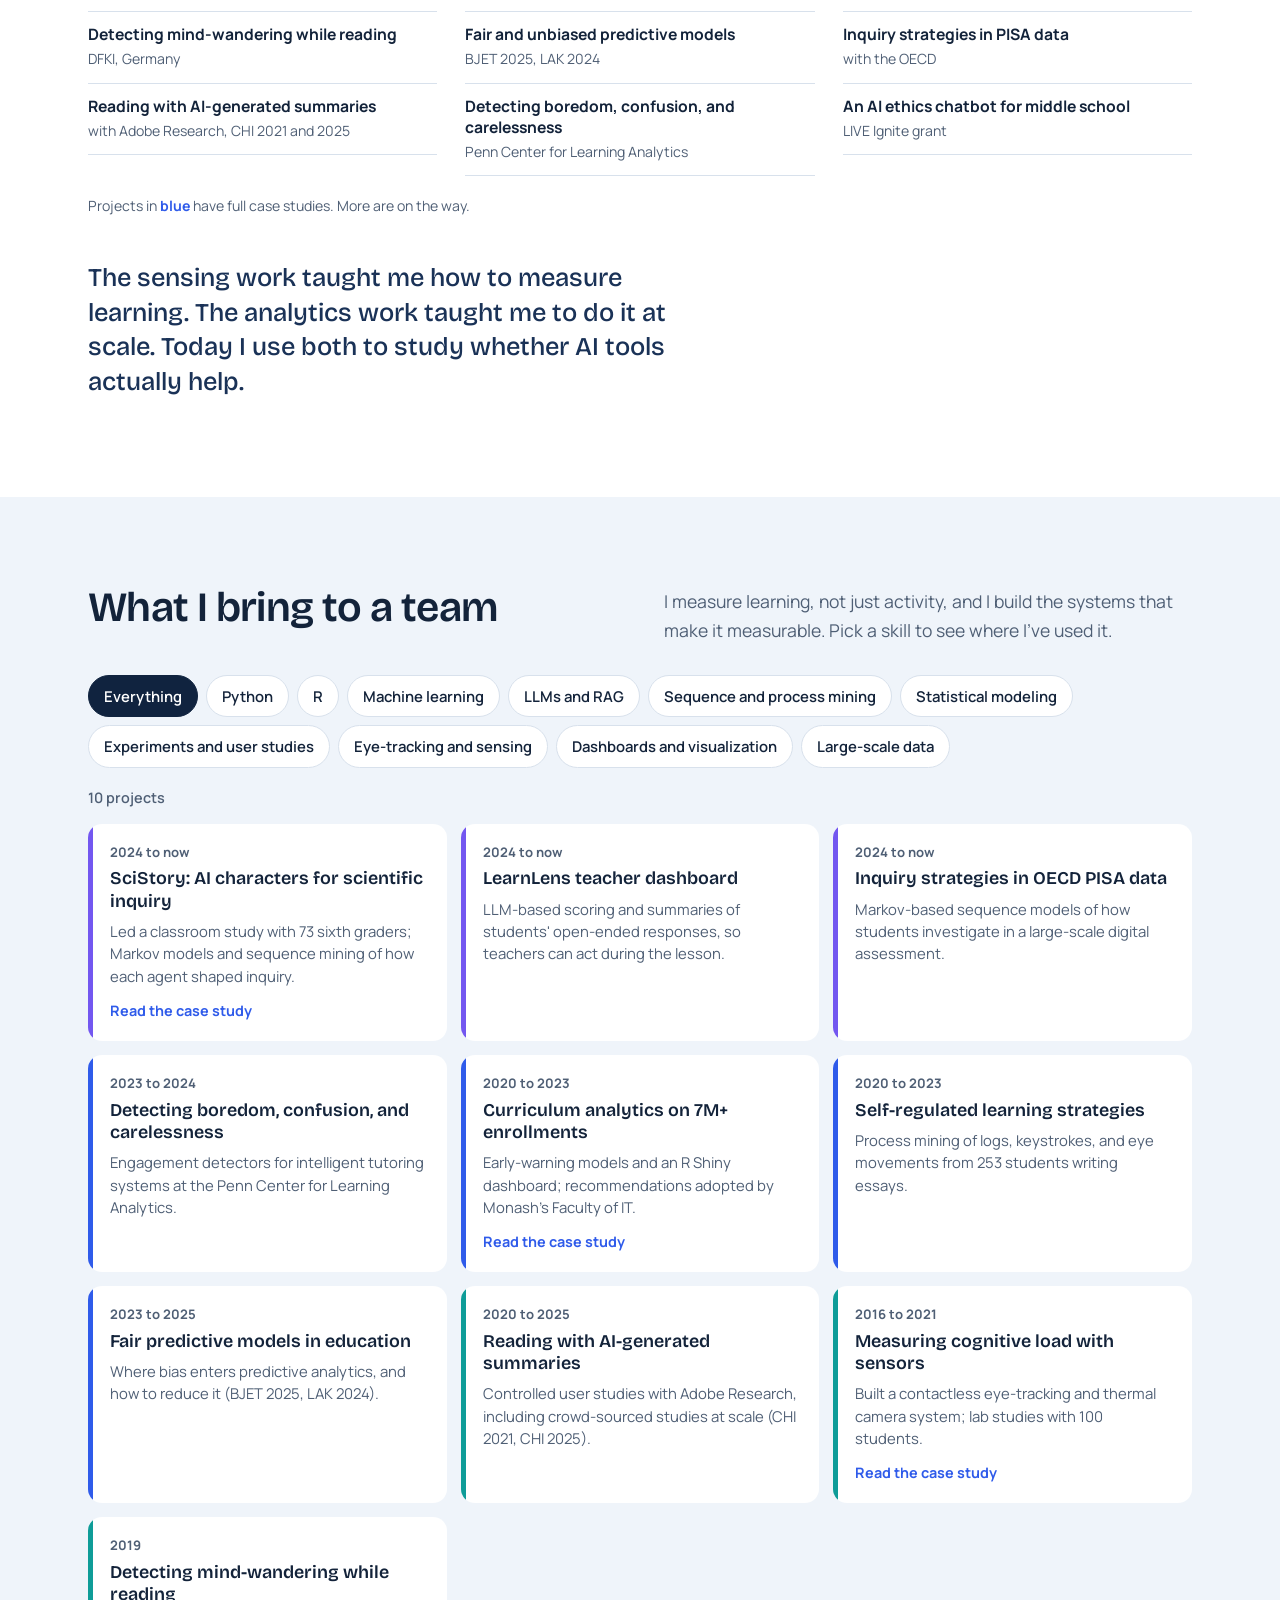
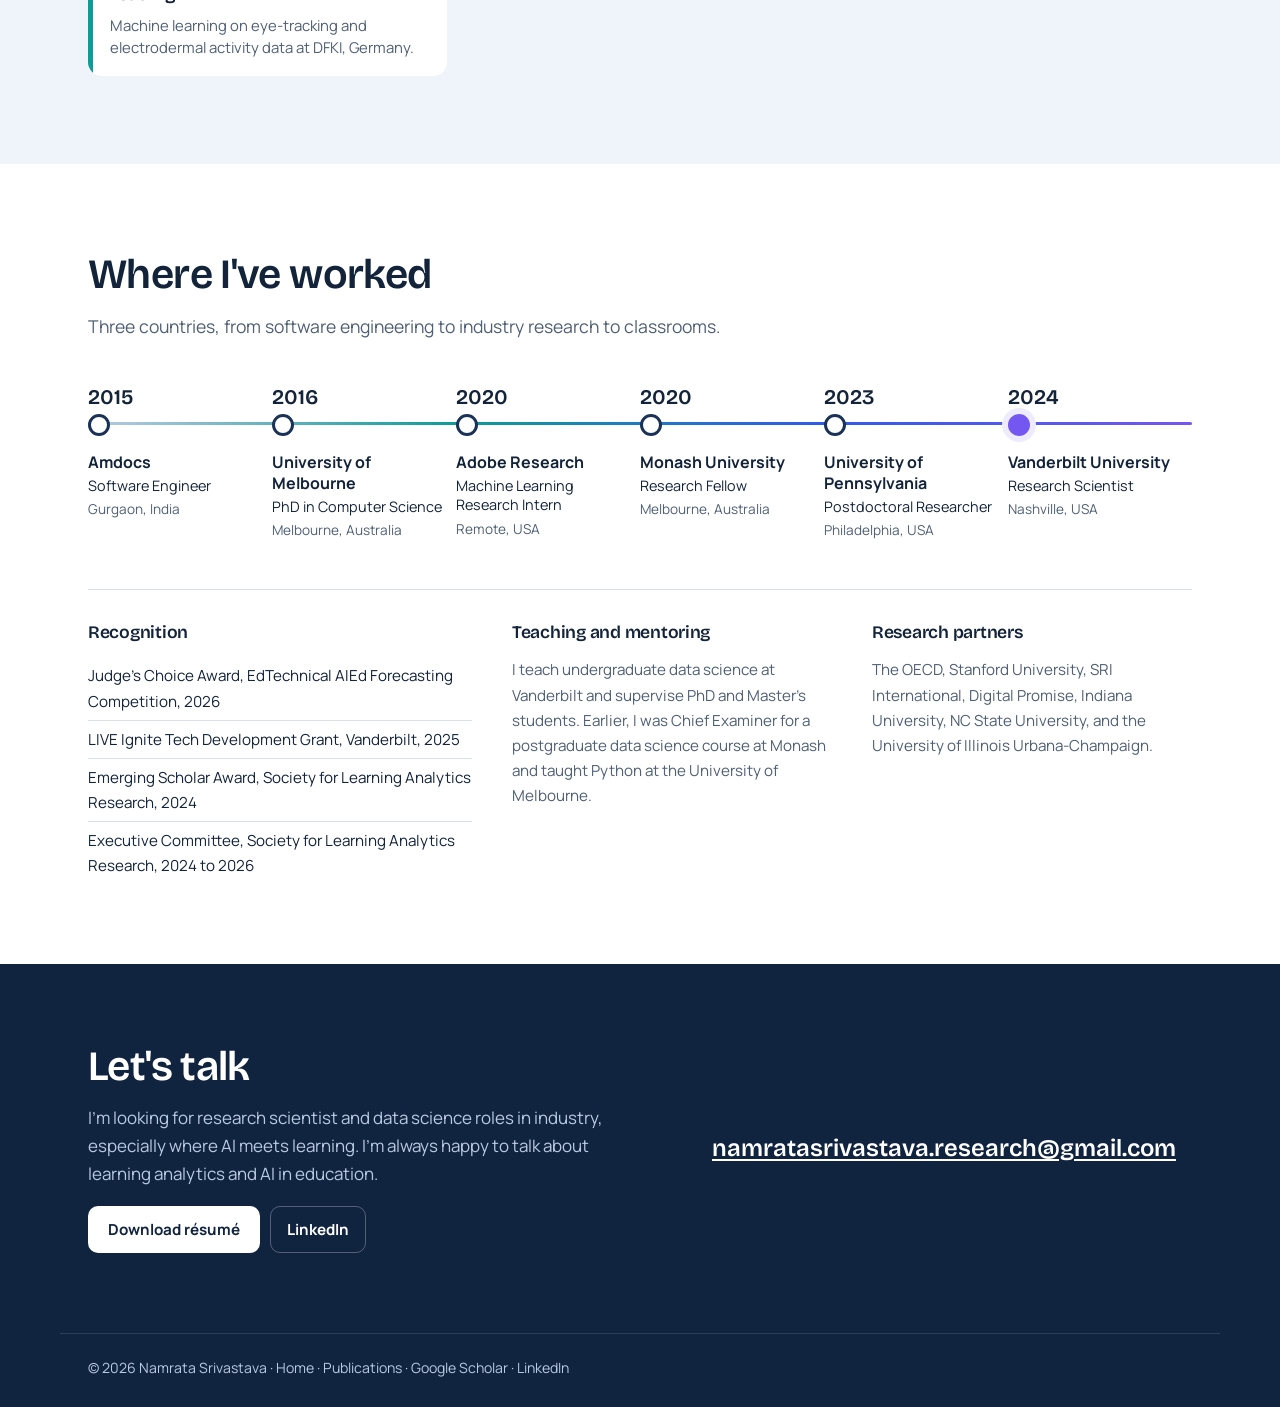
==== commit 3038b266: "Add site files" ====
--- a/index.html
+++ b/index.html
@@ -15,21 +15,21 @@
 <link rel="preconnect" href="https://fonts.googleapis.com">
 <link rel="preconnect" href="https://fonts.gstatic.com" crossorigin>
 <link href="https://fonts.googleapis.com/css2?family=Bricolage+Grotesque:opsz,wght@12..96,500;12..96,600;12..96,700&family=Manrope:wght@400;500;600;700&display=swap" rel="stylesheet">
-<link rel="stylesheet" href="assets/style.css">
+<link rel="stylesheet" href="/assets/style.css">
 </head>
 <body>
 <a class="skip" href="#main">Skip to content</a>
 
 <header class="nav">
   <div class="wrap">
-    <a class="name" href="index.html">Namrata Srivastava</a>
+    <a class="name" href="/">Namrata Srivastava</a>
     <nav aria-label="Main"><ul>
-      <li><a href="#research">Research</a></li>
-      <li><a href="#skills">Skills</a></li>
-      <li><a href="#experience">Experience</a></li>
-      <li><a href="publications.html">Publications</a></li>
+      <li><a href="/#research">Research</a></li>
+      <li><a href="/#skills">Skills</a></li>
+      <li><a href="/#experience">Experience</a></li>
+      <li><a href="/publications">Publications</a></li>
       <li><a href="#contact">Contact</a></li>
-      <li><a class="cv" href="resume.pdf">Résumé</a></li>
+      <li><a class="cv" href="/resume.pdf">Résumé</a></li>
     </ul></nav>
   </div>
 </header>
@@ -40,12 +40,12 @@
     <div class="wrap">
       <div>
         <div class="person">
-          <div class="avatar big"><img src="images/namrata.jpg" alt="Portrait of Namrata Srivastava"></div>
+          <div class="avatar big"><img src="/images/namrata.jpg" alt="Portrait of Namrata Srivastava"></div>
           <div><p class="n">Namrata Srivastava, PhD</p><p class="r">Research Scientist, Vanderbilt University</p></div>
         </div>
         <h1>I combine learning analytics, HCI, and AI to understand how students learn, and to build tools that support them in real classrooms.</h1>
         <div class="actions">
-          <a class="btn primary" href="resume.pdf">Download résumé</a>
+          <a class="btn primary" href="/resume.pdf">Download résumé</a>
           <a class="btn ghost" href="https://scholar.google.com/citations?user=GWvdYIoAAAAJ&amp;hl=en" rel="me">Google Scholar</a>
           <a class="btn ghost" href="https://www.linkedin.com/in/namratasri01" rel="me">LinkedIn</a>
           <!-- Add GitHub once ready: <a class="btn ghost" href="https://github.com/USERNAME" rel="me">GitHub</a> -->
@@ -63,17 +63,6 @@
           <button type="button" data-q="roles">Are you open to new roles?</button>
         </div>
       </div>
-    </div>
-  </section>
-
-  <section class="latest" aria-labelledby="latest-h">
-    <div class="wrap">
-      <h2 id="latest-h">Latest</h2>
-      <ul>
-        <li><span class="d">2026</span>Presented the SciStory demo at AIED 2026 in Seoul</li>
-        <li><span class="d">2026</span>Judge's Choice Award, EdTechnical AIEd Forecasting Competition</li>
-        <li><span class="d">Apr 2026</span>LAK 2026 paper on how AI agents shape students' inquiry</li>
-      </ul>
     </div>
   </section>
 
@@ -102,33 +91,33 @@
 
       <div class="eras">
         <article class="era e1">
-          <a class="fig" href="projects/cognitive-load.html" tabindex="-1" aria-hidden="true"><img src="images/phd-lab-setup.jpg" alt="" style="object-position:center 40%"></a>
+          <a class="fig" href="/projects/cognitive-load" tabindex="-1" aria-hidden="true"><img src="/images/phd-lab-setup.jpg" alt="" style="object-position:center 40%"></a>
           <h3>Sensing learners</h3>
           <p class="span">2016 to 2021</p>
           <ul>
-            <li><a href="projects/cognitive-load.html"><b>Measuring cognitive load with eye-tracking and thermal imaging</b><span>PhD, University of Melbourne, 100 students</span></a></li>
+            <li><a href="/projects/cognitive-load"><b>Measuring cognitive load with eye-tracking and thermal imaging</b><span>PhD, University of Melbourne, 100 students</span></a></li>
             <li><b>Attention during video lectures</b><span>CHI 2019, LAK 2021</span></li>
             <li><b>Detecting mind-wandering while reading</b><span>DFKI, Germany</span></li>
             <li><b>Reading with AI-generated summaries</b><span>with Adobe Research, CHI 2021 and 2025</span></li>
           </ul>
         </article>
         <article class="era e2">
-          <a class="fig contain" href="projects/curriculum-analytics.html" tabindex="-1" aria-hidden="true"><img src="images/course-choices-plot.png" alt=""></a>
+          <a class="fig contain" href="/projects/curriculum-analytics" tabindex="-1" aria-hidden="true"><img src="/images/course-choices-plot.png" alt=""></a>
           <h3>Learning analytics at scale</h3>
           <p class="span">2020 to 2024</p>
           <ul>
-            <li><a href="projects/curriculum-analytics.html"><b>Curriculum decisions from 7M+ course enrollments</b><span>Monash, adopted by the Faculty of IT</span></a></li>
+            <li><a href="/projects/curriculum-analytics"><b>Curriculum decisions from 7M+ course enrollments</b><span>Monash, adopted by the Faculty of IT</span></a></li>
             <li><b>Self-regulated learning strategies</b><span>FLoRA project, 253 students</span></li>
             <li><b>Fair and unbiased predictive models</b><span>BJET 2025, LAK 2024</span></li>
             <li><b>Detecting boredom, confusion, and carelessness</b><span>Penn Center for Learning Analytics</span></li>
           </ul>
         </article>
         <article class="era e3">
-          <a class="fig" href="projects/scistory.html" tabindex="-1" aria-hidden="true"><img src="images/scistory-agents-thumb.jpg" alt=""></a>
+          <a class="fig" href="/projects/scistory" tabindex="-1" aria-hidden="true"><img src="/images/scistory-agents-thumb.jpg" alt=""></a>
           <h3>AI in K–12 classrooms</h3>
           <p class="span">2024 to now</p>
           <ul>
-            <li><a href="projects/scistory.html"><b>SciStory: AI characters that support scientific inquiry</b><span>73 sixth graders in Nashville, AIED 2026 demo</span></a></li>
+            <li><a href="/projects/scistory"><b>SciStory: AI characters that support scientific inquiry</b><span>73 sixth graders in Nashville, AIED 2026 demo</span></a></li>
             <li><b>LearnLens teacher dashboard</b><span>Vanderbilt University</span></li>
             <li><b>Inquiry strategies in PISA data</b><span>with the OECD</span></li>
             <li><b>An AI ethics chatbot for middle school</b><span>LIVE Ignite grant</span></li>
@@ -162,7 +151,7 @@
       </div>
       <p class="skill-count" aria-live="polite">10 projects</p>
       <div class="evidence">
-        <a class="ev e3" href="projects/scistory.html" data-skills="python llm seq stats exp">
+        <a class="ev e3" href="/projects/scistory" data-skills="python llm seq stats exp">
           <span class="when">2024 to now</span><b>SciStory: AI characters for scientific inquiry</b>
           <span class="proof">Led a classroom study with 73 sixth graders; Markov models and sequence mining of how each agent shaped inquiry.</span>
           <span class="more">Read the case study</span>
@@ -179,7 +168,7 @@
           <span class="when">2023 to 2024</span><b>Detecting boredom, confusion, and carelessness</b>
           <span class="proof">Engagement detectors for intelligent tutoring systems at the Penn Center for Learning Analytics.</span>
         </div>
-        <a class="ev e2" href="projects/curriculum-analytics.html" data-skills="python r ml stats viz scale">
+        <a class="ev e2" href="/projects/curriculum-analytics" data-skills="python r ml stats viz scale">
           <span class="when">2020 to 2023</span><b>Curriculum analytics on 7M+ enrollments</b>
           <span class="proof">Early-warning models and an R Shiny dashboard; recommendations adopted by Monash's Faculty of IT.</span>
           <span class="more">Read the case study</span>
@@ -196,7 +185,7 @@
           <span class="when">2020 to 2025</span><b>Reading with AI-generated summaries</b>
           <span class="proof">Controlled user studies with Adobe Research, including crowd-sourced studies at scale (CHI 2021, CHI 2025).</span>
         </div>
-        <a class="ev e1" href="projects/cognitive-load.html" data-skills="python ml exp sensing">
+        <a class="ev e1" href="/projects/cognitive-load" data-skills="python ml exp sensing">
           <span class="when">2016 to 2021</span><b>Measuring cognitive load with sensors</b>
           <span class="proof">Built a contactless eye-tracking and thermal camera system; lab studies with 100 students.</span>
           <span class="more">Read the case study</span>
@@ -248,14 +237,14 @@
       <div>
         <h2>Let's talk</h2>
         <p>I'm looking for research scientist and data science roles in industry, especially where AI meets learning. I'm always happy to talk about learning analytics and AI in education.</p>
-        <div class="more"><a class="btn light" href="resume.pdf">Download résumé</a><a class="btn ghost" href="https://www.linkedin.com/in/namratasri01">LinkedIn</a></div>
+        <div class="more"><a class="btn light" href="/resume.pdf">Download résumé</a><a class="btn ghost" href="https://www.linkedin.com/in/namratasri01">LinkedIn</a></div>
       </div>
       <a class="mail" href="mailto:namratasrivastava.research@gmail.com">namratasrivastava.research@gmail.com</a>
     </div>
   </section>
 </main>
-<footer class="foot"><div class="wrap">© 2026 Namrata Srivastava</div></footer>
-
-<script src="assets/site.js"></script>
+<footer class="foot"><div class="wrap">© 2026 Namrata Srivastava · <a href="/">Home</a> · <a href="/publications">Publications</a> · <a href="https://scholar.google.com/citations?user=GWvdYIoAAAAJ&amp;hl=en">Google Scholar</a> · <a href="https://www.linkedin.com/in/namratasri01">LinkedIn</a></div></footer>
+
+<script src="/assets/site.js"></script>
 </body>
 </html>
--- a/assets/style.css
+++ b/assets/style.css
@@ -272,13 +272,6 @@
 }
 @media (max-width: 600px) { .evidence { grid-template-columns: 1fr; } .skills, .career { padding: 64px 0; } }
 
-/* Latest strip */
-.latest { background: var(--white); border-bottom: 1px solid var(--line); padding: 22px 0; }
-.latest .wrap { display: flex; align-items: baseline; gap: 28px; flex-wrap: wrap; }
-.latest h2 { font-size: 1.05rem; margin: 0; color: var(--ink); }
-.latest ul { list-style: none; margin: 0; padding: 0; display: grid; grid-template-columns: repeat(3, 1fr); gap: 10px 36px; flex: 1; }
-.latest li { font-size: .95rem; line-height: 1.45; }
-.latest .d { display: block; font-size: .82rem; font-weight: 700; color: var(--violet); }
 
 /* Recognition, teaching, partners under the career track */
 .extras { display: grid; grid-template-columns: 1.2fr 1fr 1fr; gap: 40px; margin-top: 48px; padding-top: 28px; border-top: 1px solid var(--line); }
@@ -287,8 +280,13 @@
 .extras li { font-size: .95rem; padding: 6px 0; border-bottom: 1px solid var(--line); }
 .extras li:last-child { border-bottom: 0; }
 .extras p { margin: 0; font-size: .95rem; color: var(--ink-soft); }
-@media (max-width: 900px) { .extras { grid-template-columns: 1fr; gap: 28px; } .latest .wrap { flex-direction: column; gap: 10px; } .latest ul { grid-template-columns: 1fr; } }
+@media (max-width: 900px) { .extras { grid-template-columns: 1fr; gap: 28px; } }
 
 /* Chat header dot (replaces the repeated photo) */
 .chat-head .live { width: 10px; height: 10px; border-radius: 50%; background: var(--teal); box-shadow: 0 0 0 4px var(--teal-wash); flex: none; margin: 0 4px 0 2px; }
 .chat-log { min-height: 120px; }
+
+/* Shared footer links */
+footer.foot a { color: var(--ice); text-decoration: none; }
+footer.foot a:hover { color: var(--white); text-decoration: underline; }
+.nav ul a[aria-current="page"] { color: var(--white); text-decoration: underline; text-decoration-color: var(--teal); text-decoration-thickness: 2px; text-underline-offset: 8px; }
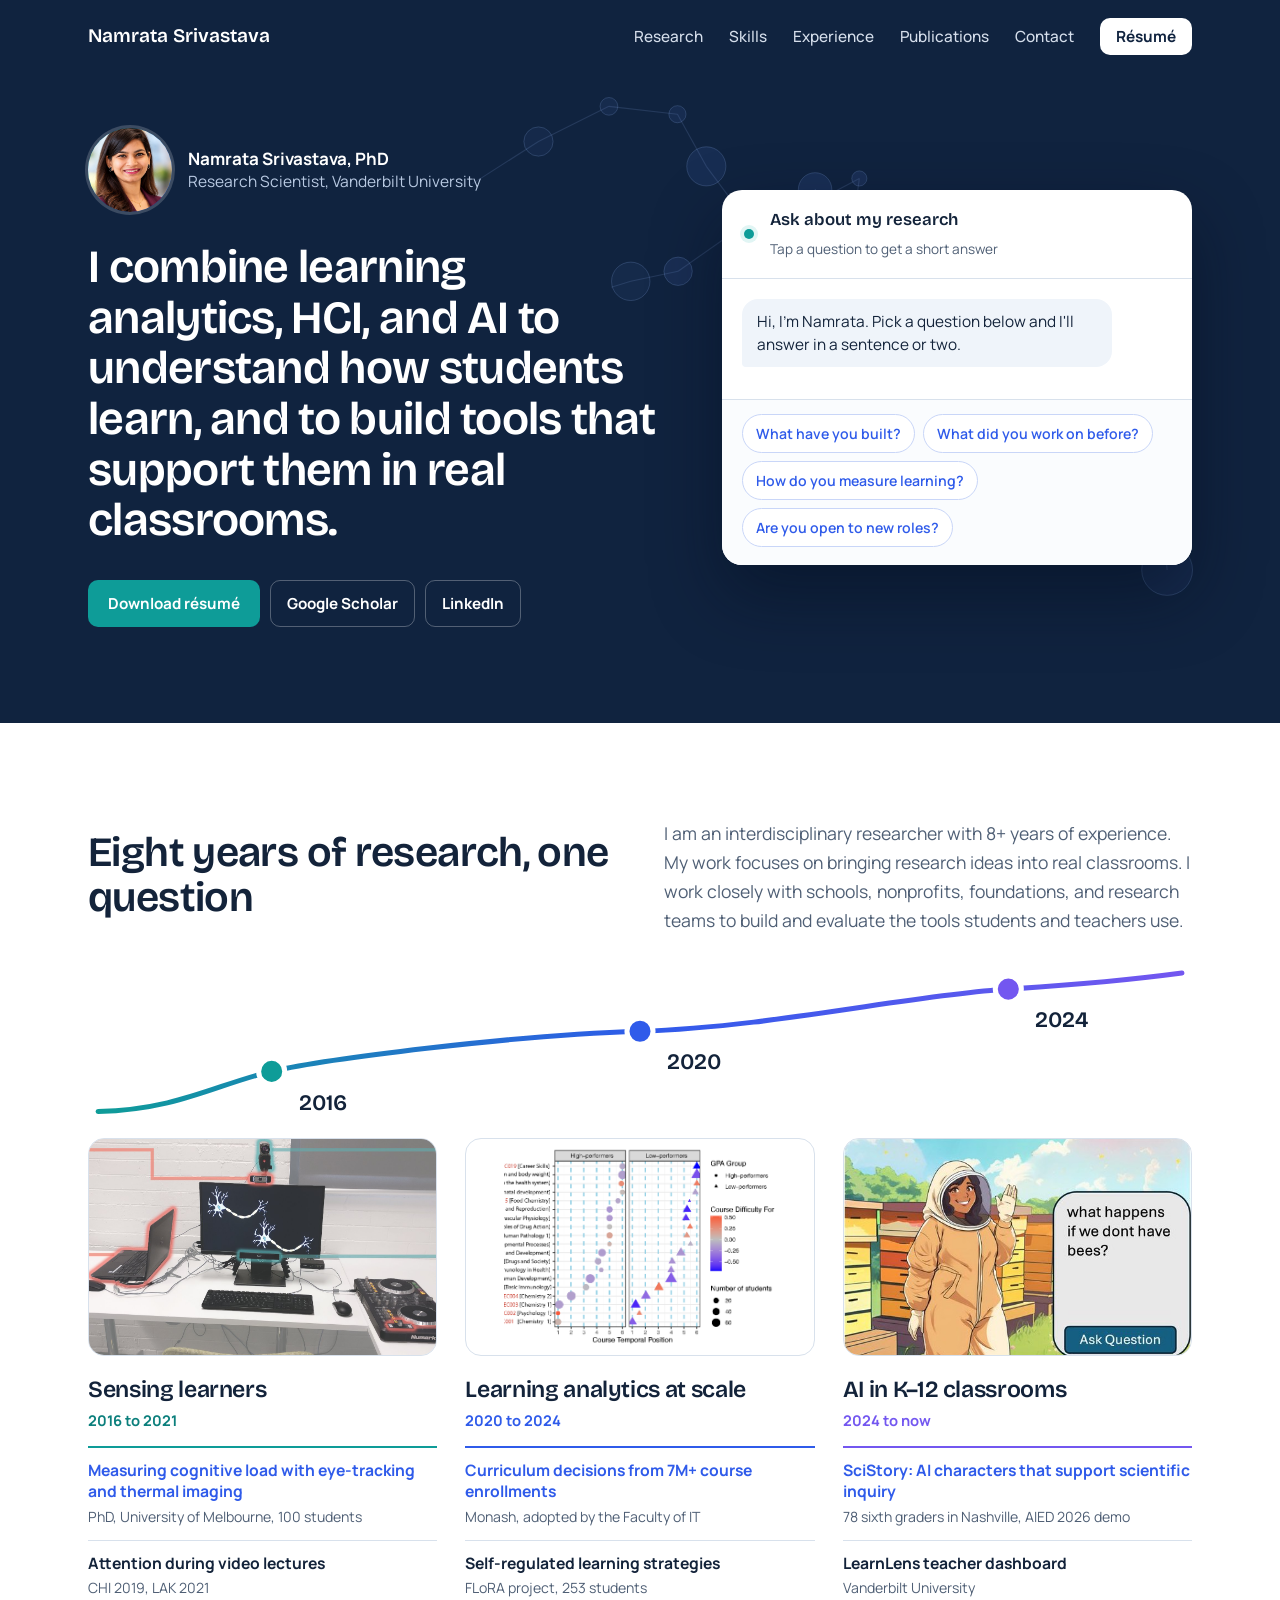
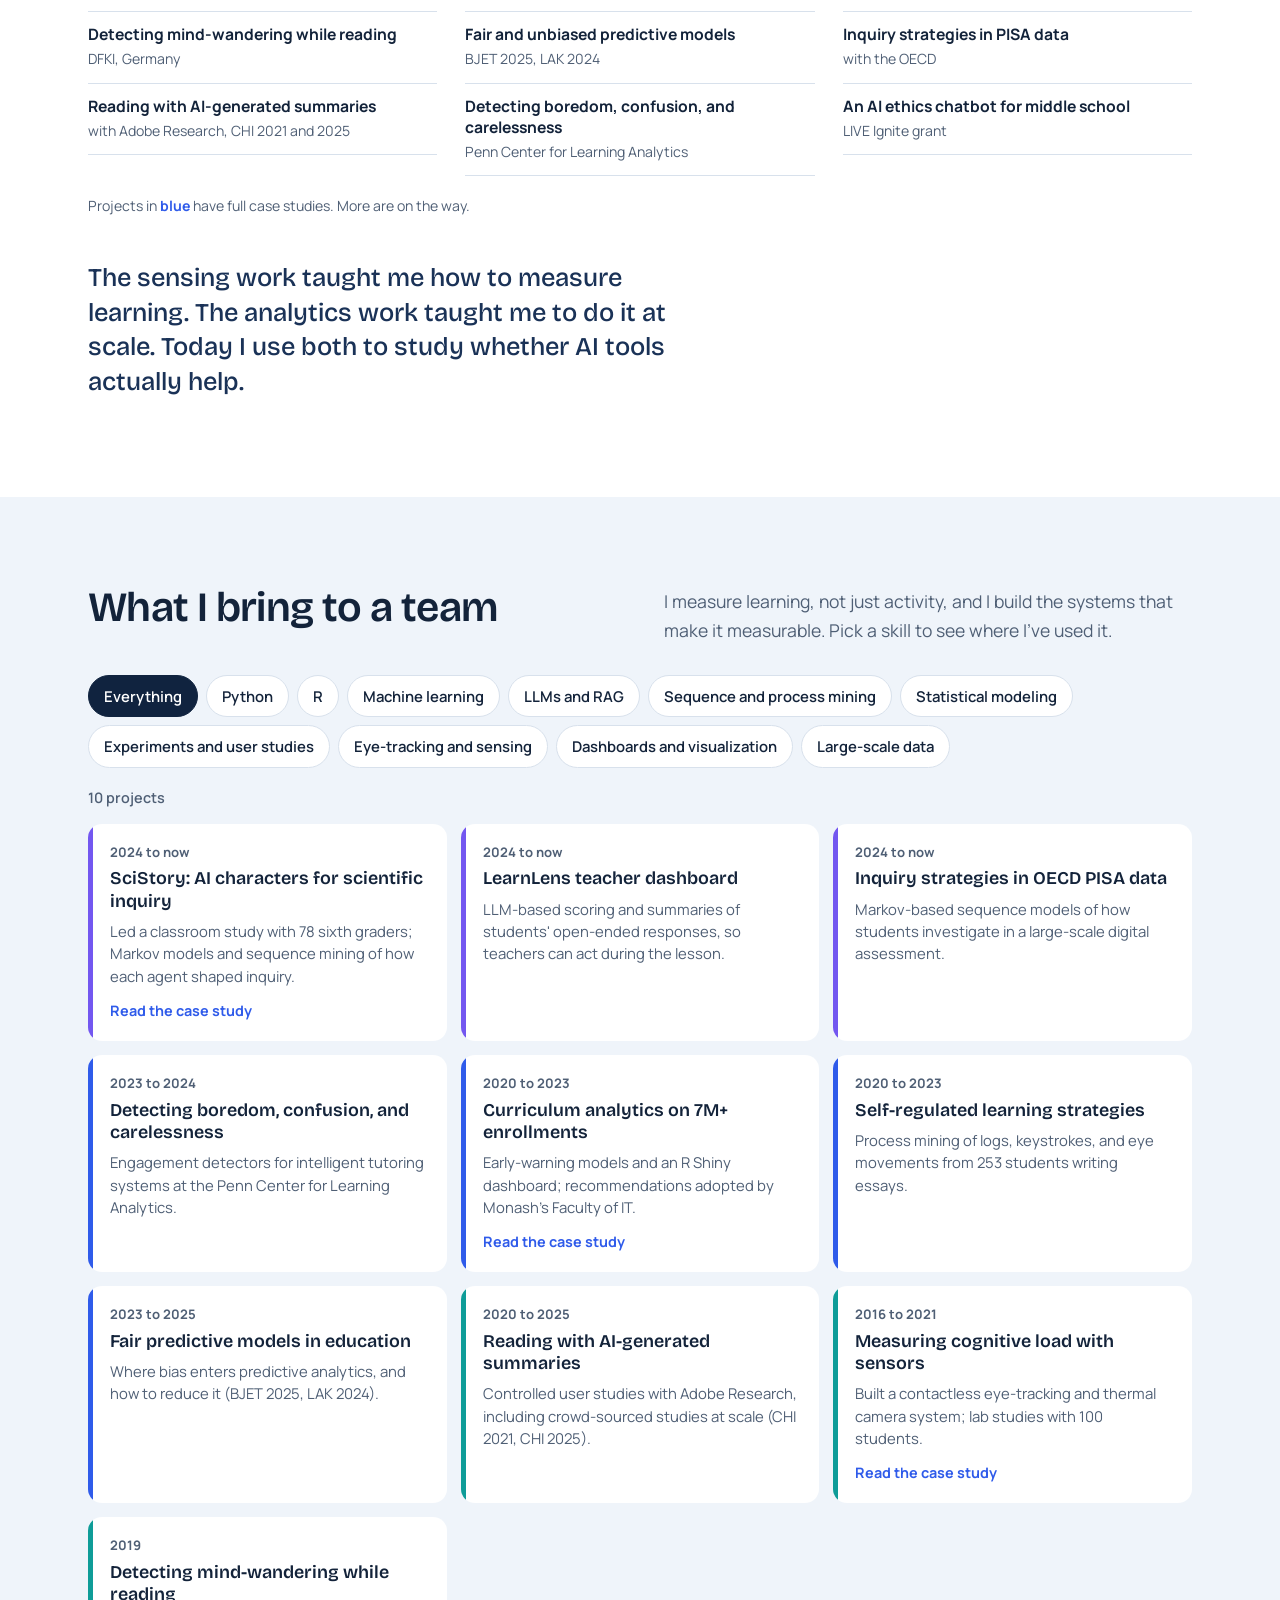
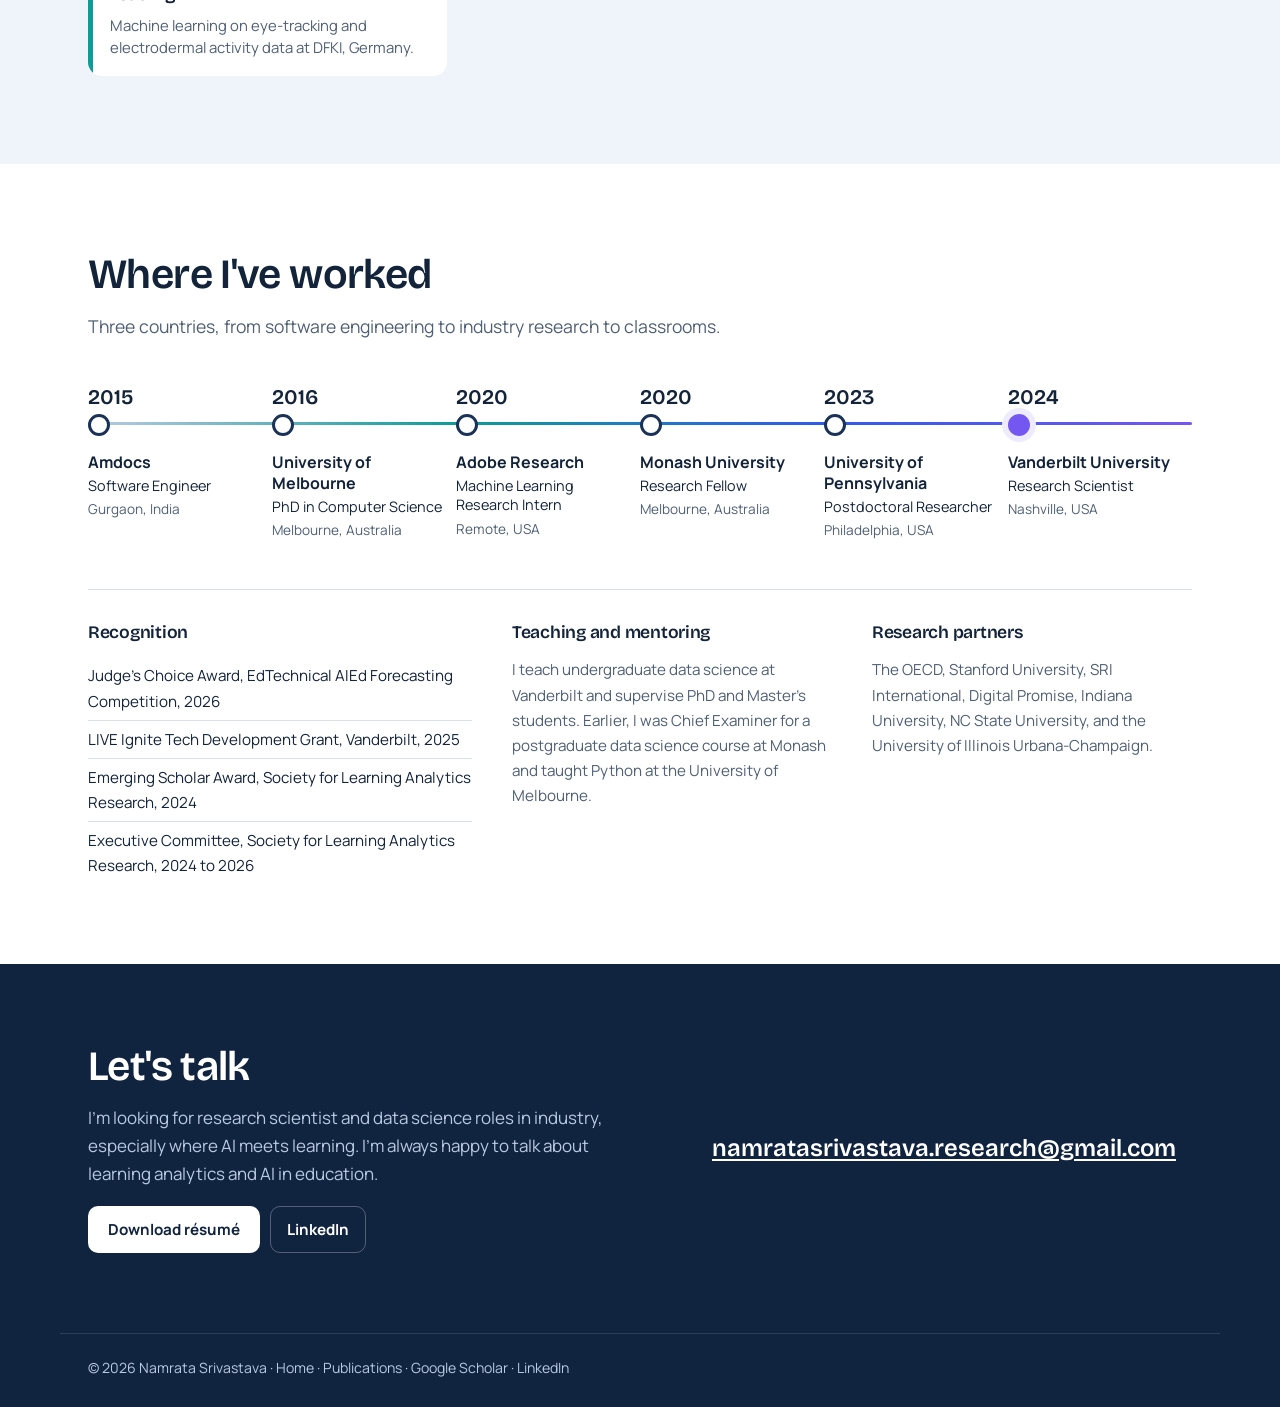
==== commit 1cb12fa2: "Update site files" ====
--- a/index.html
+++ b/index.html
@@ -117,7 +117,7 @@
           <h3>AI in K–12 classrooms</h3>
           <p class="span">2024 to now</p>
           <ul>
-            <li><a href="/projects/scistory"><b>SciStory: AI characters that support scientific inquiry</b><span>73 sixth graders in Nashville, AIED 2026 demo</span></a></li>
+            <li><a href="/projects/scistory"><b>SciStory: AI characters that support scientific inquiry</b><span>78 sixth graders in Nashville, AIED 2026 demo</span></a></li>
             <li><b>LearnLens teacher dashboard</b><span>Vanderbilt University</span></li>
             <li><b>Inquiry strategies in PISA data</b><span>with the OECD</span></li>
             <li><b>An AI ethics chatbot for middle school</b><span>LIVE Ignite grant</span></li>
@@ -153,7 +153,7 @@
       <div class="evidence">
         <a class="ev e3" href="/projects/scistory" data-skills="python llm seq stats exp">
           <span class="when">2024 to now</span><b>SciStory: AI characters for scientific inquiry</b>
-          <span class="proof">Led a classroom study with 73 sixth graders; Markov models and sequence mining of how each agent shaped inquiry.</span>
+          <span class="proof">Led a classroom study with 78 sixth graders; Markov models and sequence mining of how each agent shaped inquiry.</span>
           <span class="more">Read the case study</span>
         </a>
         <div class="ev e3" data-skills="python llm viz">
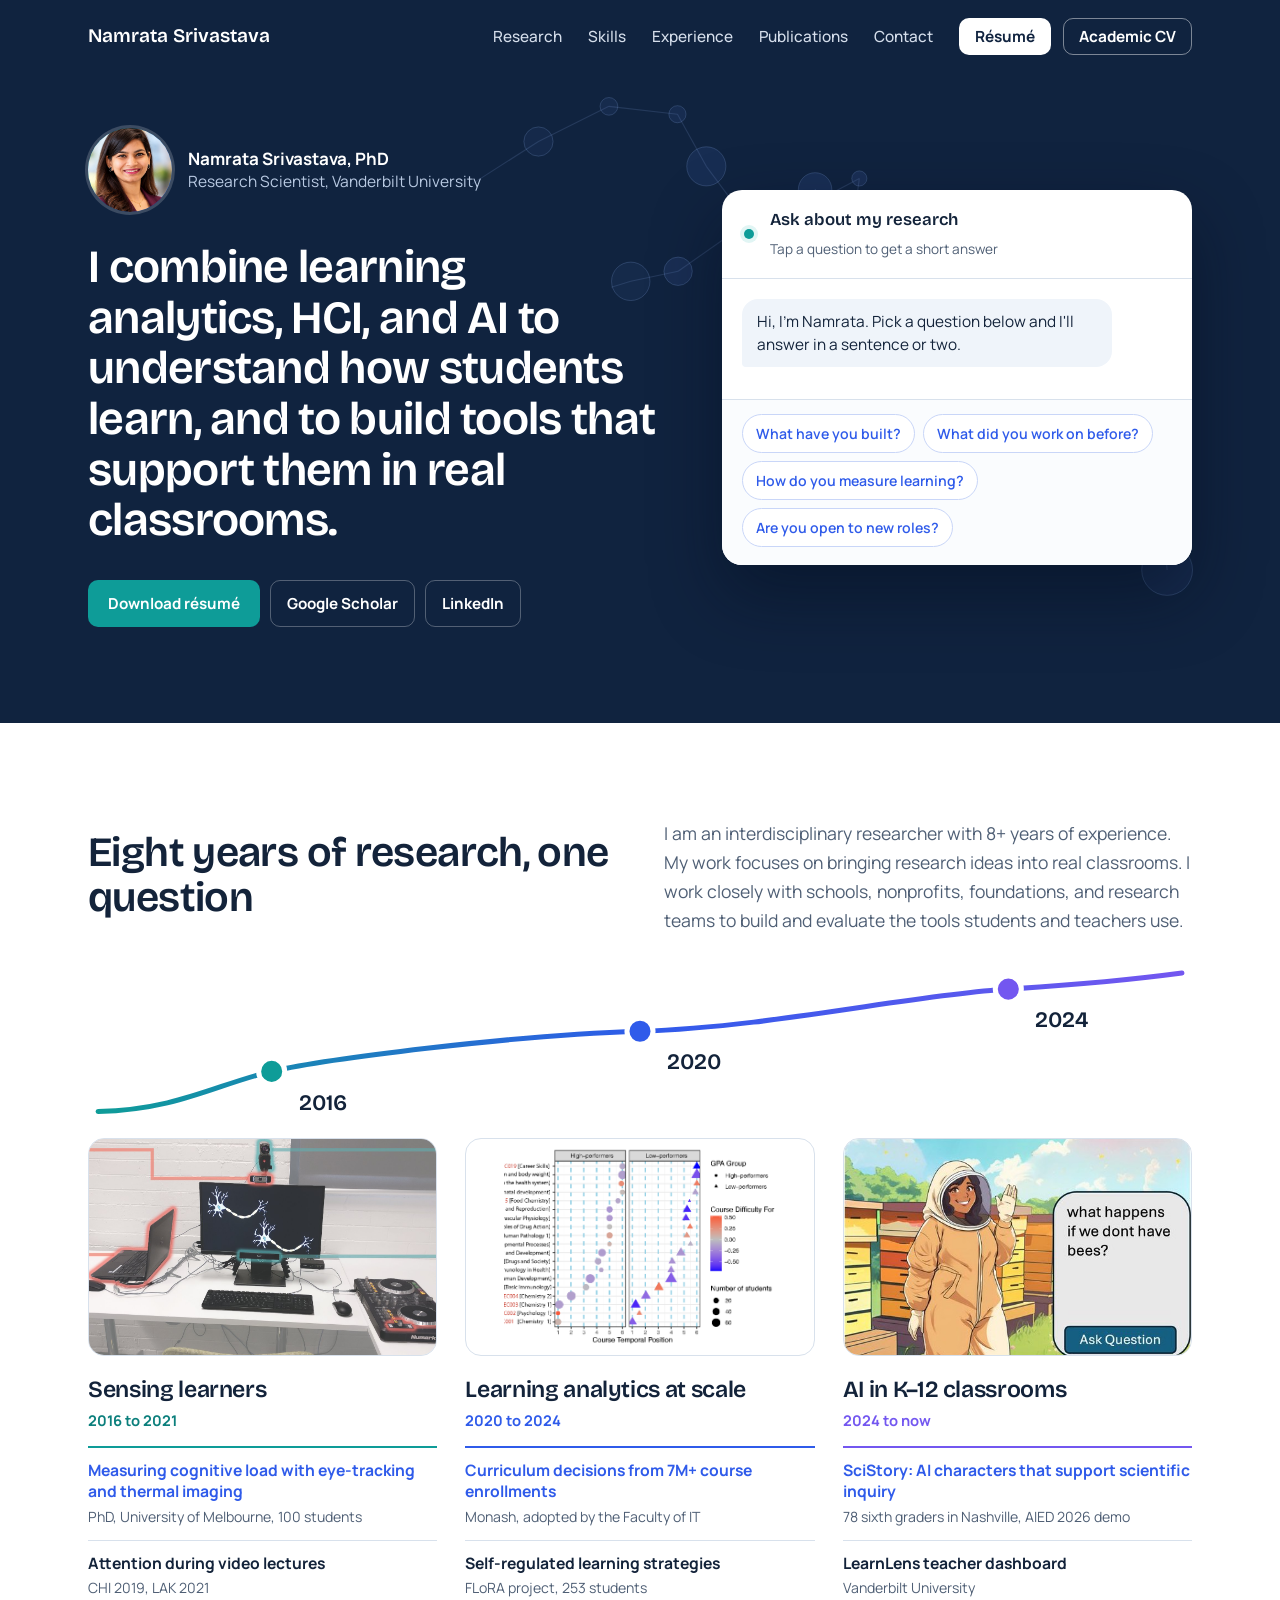
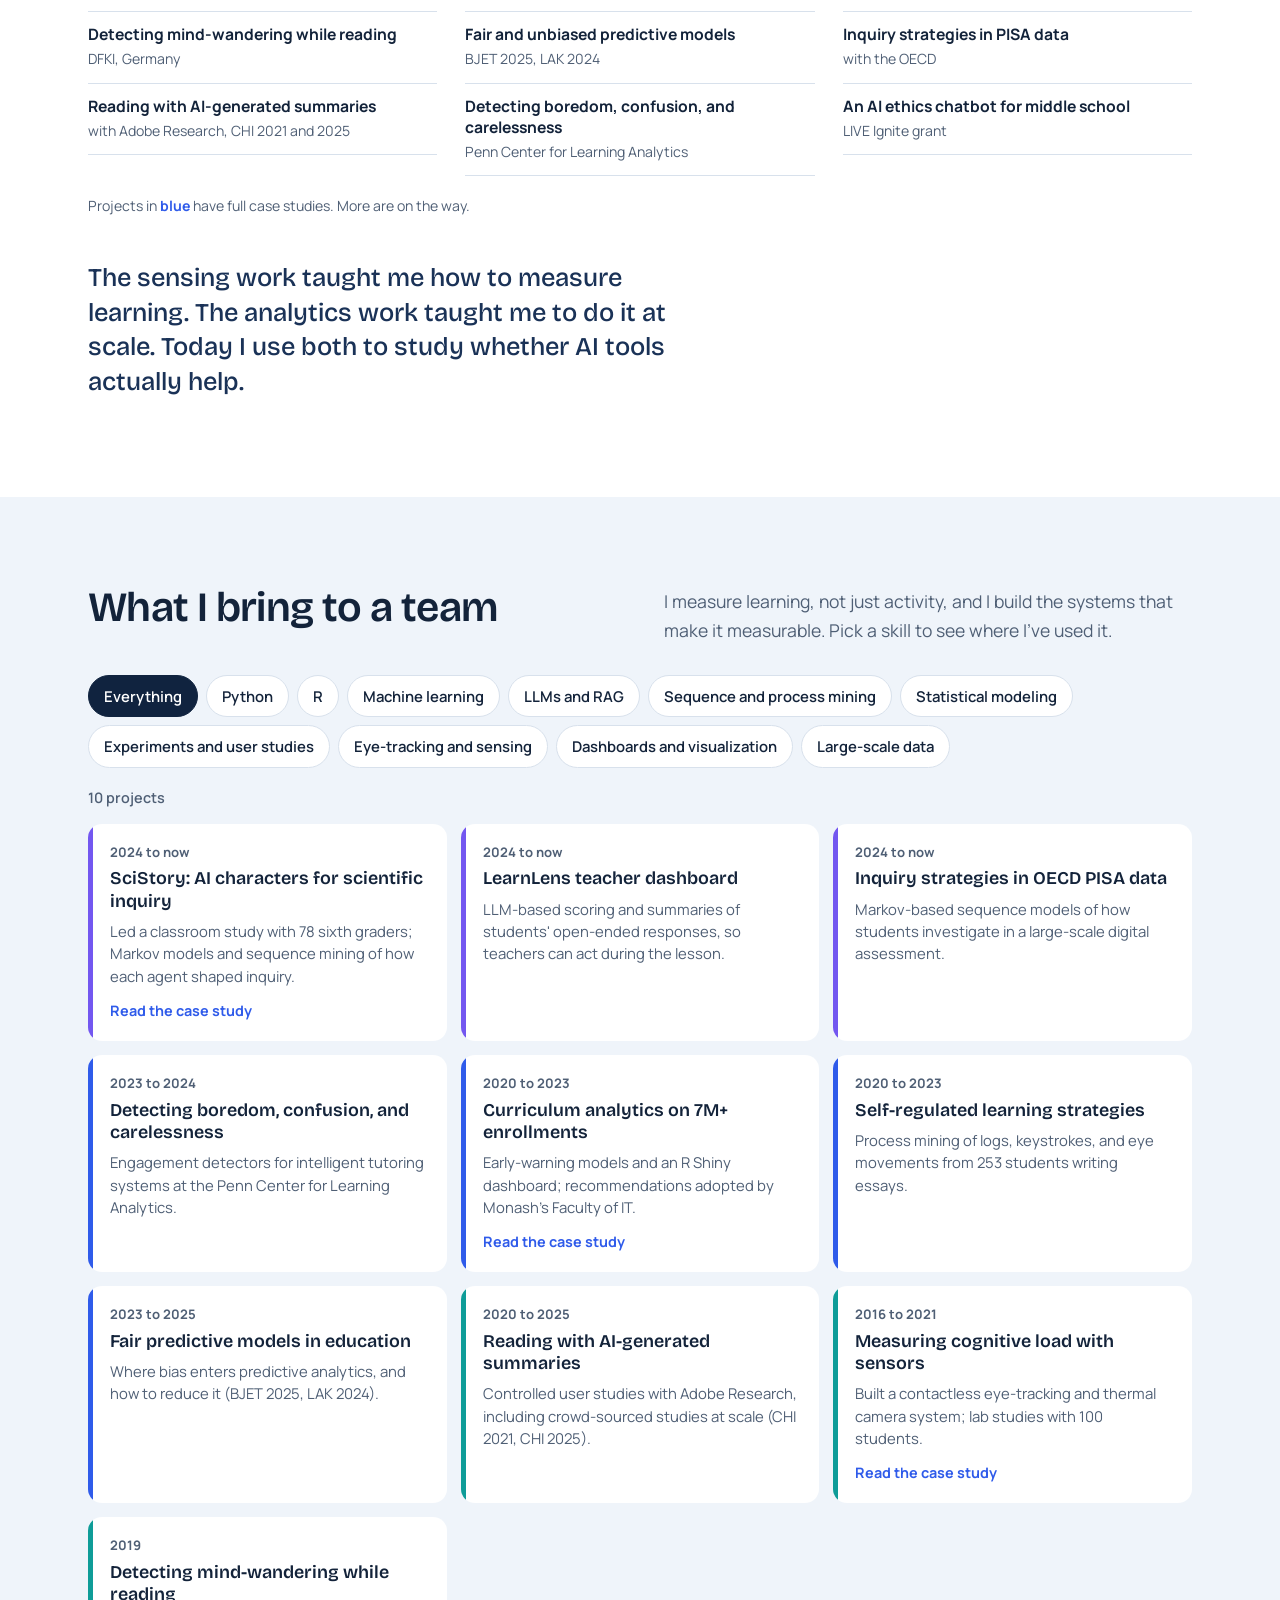
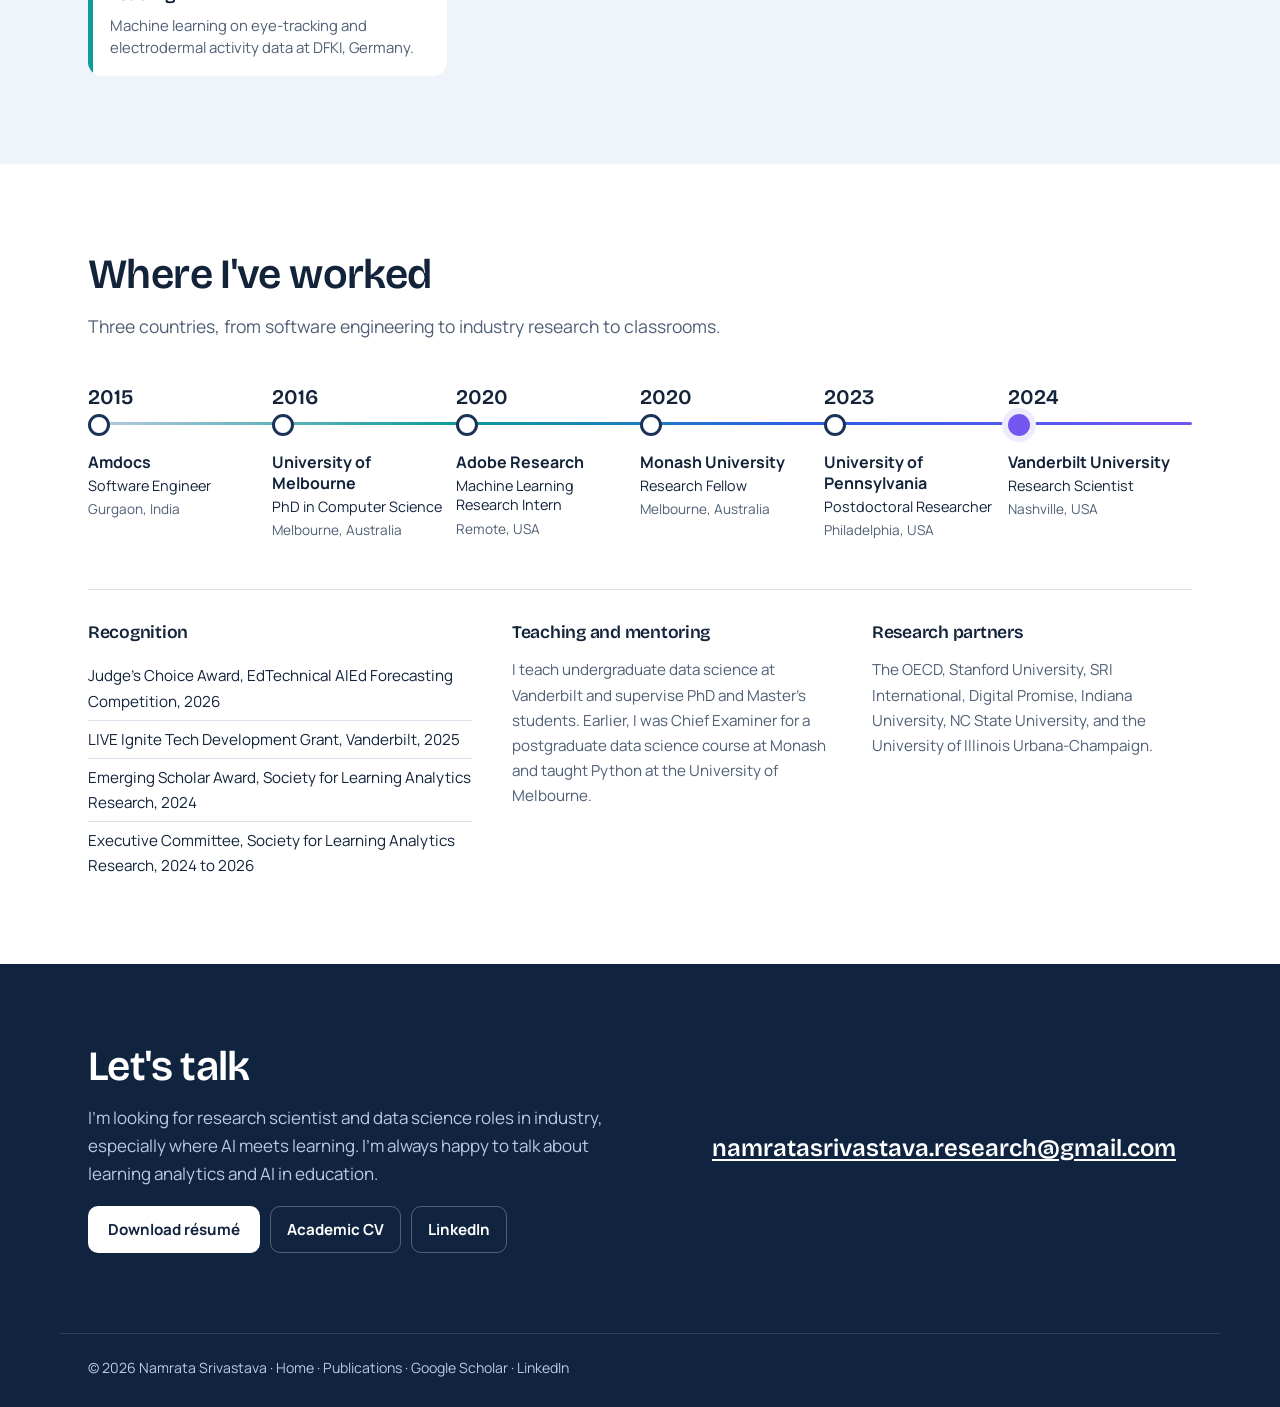
==== commit f6832a35: "Add academic CV" ====
--- a/index.html
+++ b/index.html
@@ -29,7 +29,8 @@
       <li><a href="/#experience">Experience</a></li>
       <li><a href="/publications">Publications</a></li>
       <li><a href="#contact">Contact</a></li>
-      <li><a class="cv" href="/resume.pdf">Résumé</a></li>
+      <li><a class="cv" href="/resume.pdf" data-goatcounter-click="resume-download" data-goatcounter-title="Résumé download">Résumé</a></li>
+      <li><a class="cv alt" href="/cv.pdf" data-goatcounter-click="cv-download" data-goatcounter-title="Academic CV download">Academic CV</a></li>
     </ul></nav>
   </div>
 </header>
@@ -45,7 +46,7 @@
         </div>
         <h1>I combine learning analytics, HCI, and AI to understand how students learn, and to build tools that support them in real classrooms.</h1>
         <div class="actions">
-          <a class="btn primary" href="/resume.pdf">Download résumé</a>
+          <a class="btn primary" href="/resume.pdf" data-goatcounter-click="resume-download" data-goatcounter-title="Résumé download">Download résumé</a>
           <a class="btn ghost" href="https://scholar.google.com/citations?user=GWvdYIoAAAAJ&amp;hl=en" rel="me">Google Scholar</a>
           <a class="btn ghost" href="https://www.linkedin.com/in/namratasri01" rel="me">LinkedIn</a>
           <!-- Add GitHub once ready: <a class="btn ghost" href="https://github.com/USERNAME" rel="me">GitHub</a> -->
@@ -237,7 +238,7 @@
       <div>
         <h2>Let's talk</h2>
         <p>I'm looking for research scientist and data science roles in industry, especially where AI meets learning. I'm always happy to talk about learning analytics and AI in education.</p>
-        <div class="more"><a class="btn light" href="/resume.pdf">Download résumé</a><a class="btn ghost" href="https://www.linkedin.com/in/namratasri01">LinkedIn</a></div>
+        <div class="more"><a class="btn light" href="/resume.pdf" data-goatcounter-click="resume-download" data-goatcounter-title="Résumé download">Download résumé</a><a class="btn ghost" href="/cv.pdf" data-goatcounter-click="cv-download" data-goatcounter-title="Academic CV download">Academic CV</a><a class="btn ghost" href="https://www.linkedin.com/in/namratasri01">LinkedIn</a></div>
       </div>
       <a class="mail" href="mailto:namratasrivastava.research@gmail.com">namratasrivastava.research@gmail.com</a>
     </div>
@@ -246,5 +247,6 @@
 <footer class="foot"><div class="wrap">© 2026 Namrata Srivastava · <a href="/">Home</a> · <a href="/publications">Publications</a> · <a href="https://scholar.google.com/citations?user=GWvdYIoAAAAJ&amp;hl=en">Google Scholar</a> · <a href="https://www.linkedin.com/in/namratasri01">LinkedIn</a></div></footer>
 
 <script src="/assets/site.js"></script>
+<script data-goatcounter="https://namratasri.goatcounter.com/count" async src="//gc.zgo.at/count.js"></script>
 </body>
 </html>
--- a/assets/style.css
+++ b/assets/style.css
@@ -290,3 +290,8 @@
 footer.foot a { color: var(--ice); text-decoration: none; }
 footer.foot a:hover { color: var(--white); text-decoration: underline; }
 .nav ul a[aria-current="page"] { color: var(--white); text-decoration: underline; text-decoration-color: var(--teal); text-decoration-thickness: 2px; text-underline-offset: 8px; }
+
+/* Academic CV button: outlined, sits next to the filled Résumé button */
+.nav .cv.alt { background: transparent; color: var(--white); border: 1px solid rgba(255,255,255,.45); padding: 7px 15px; }
+.nav .cv.alt:hover { background: rgba(255,255,255,.1); color: var(--white); border-color: var(--white); }
+.nav ul li:has(.cv.alt) { margin-left: -14px; }
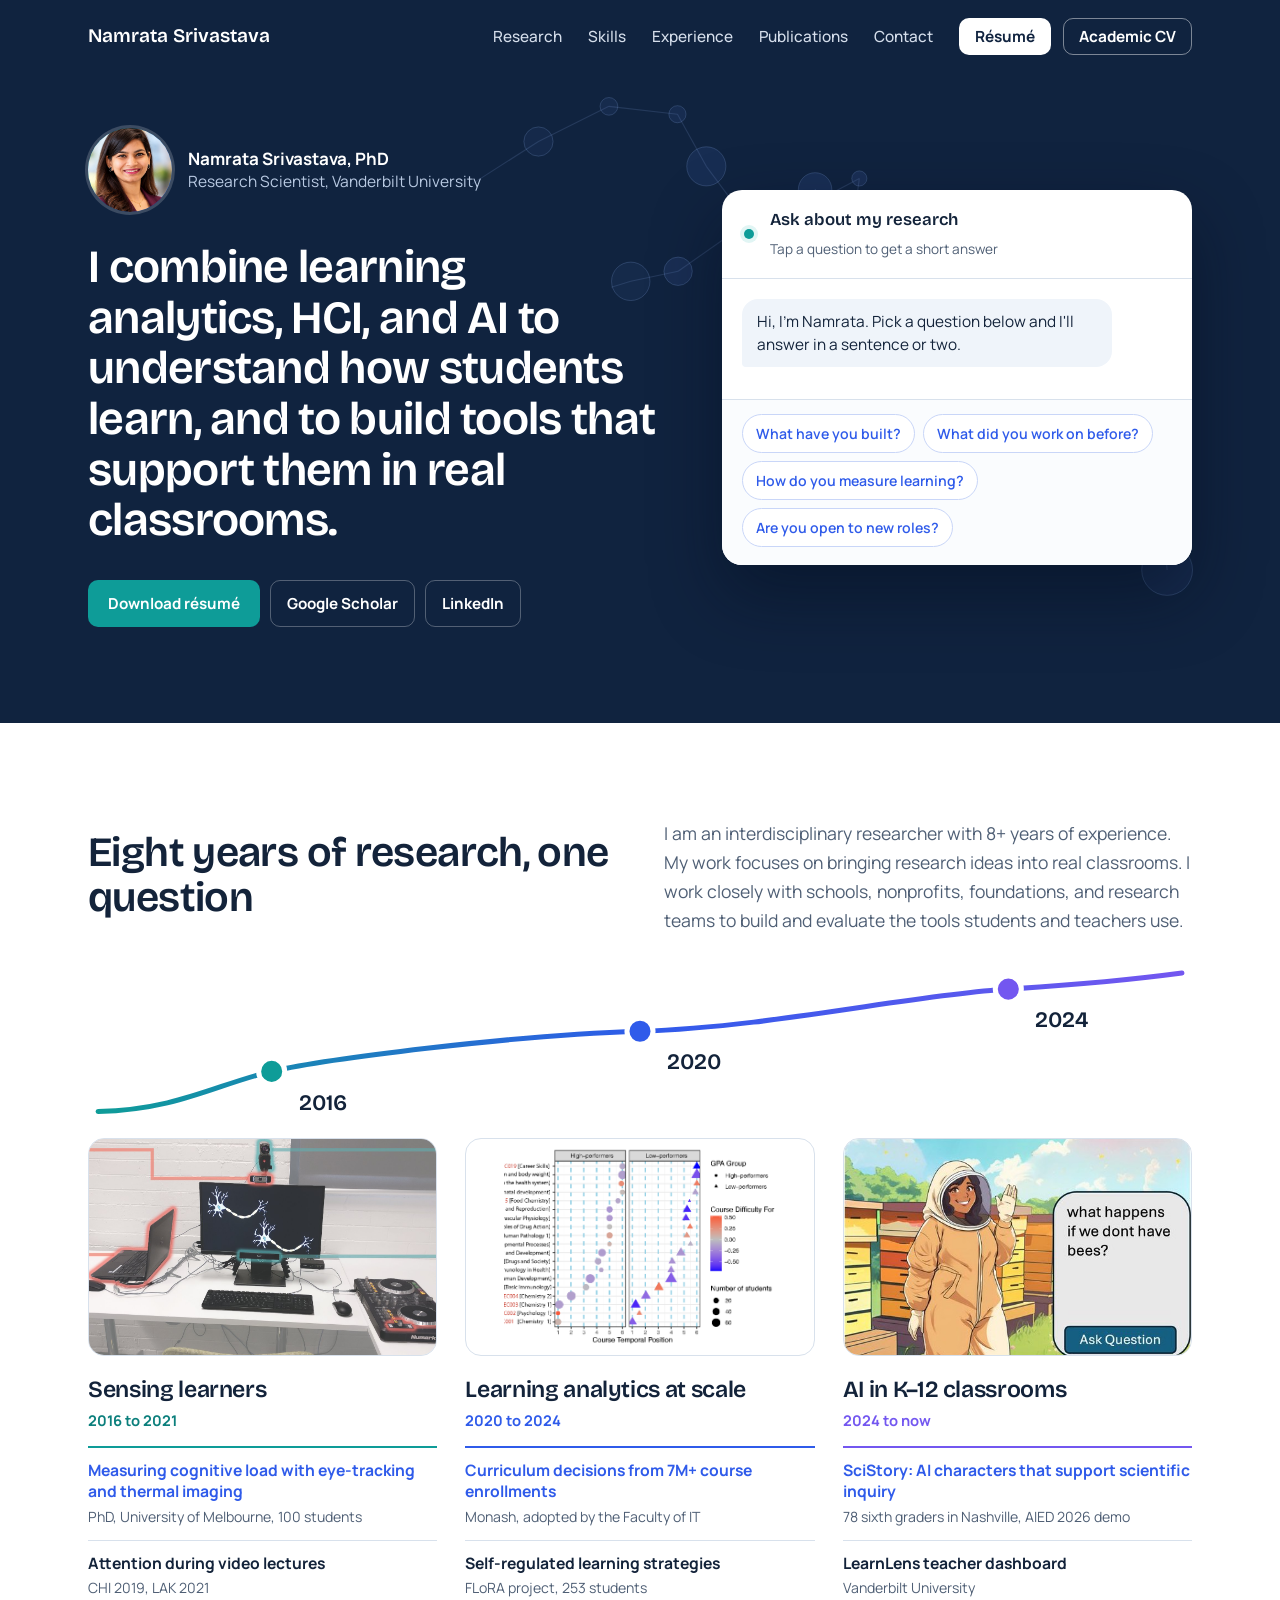
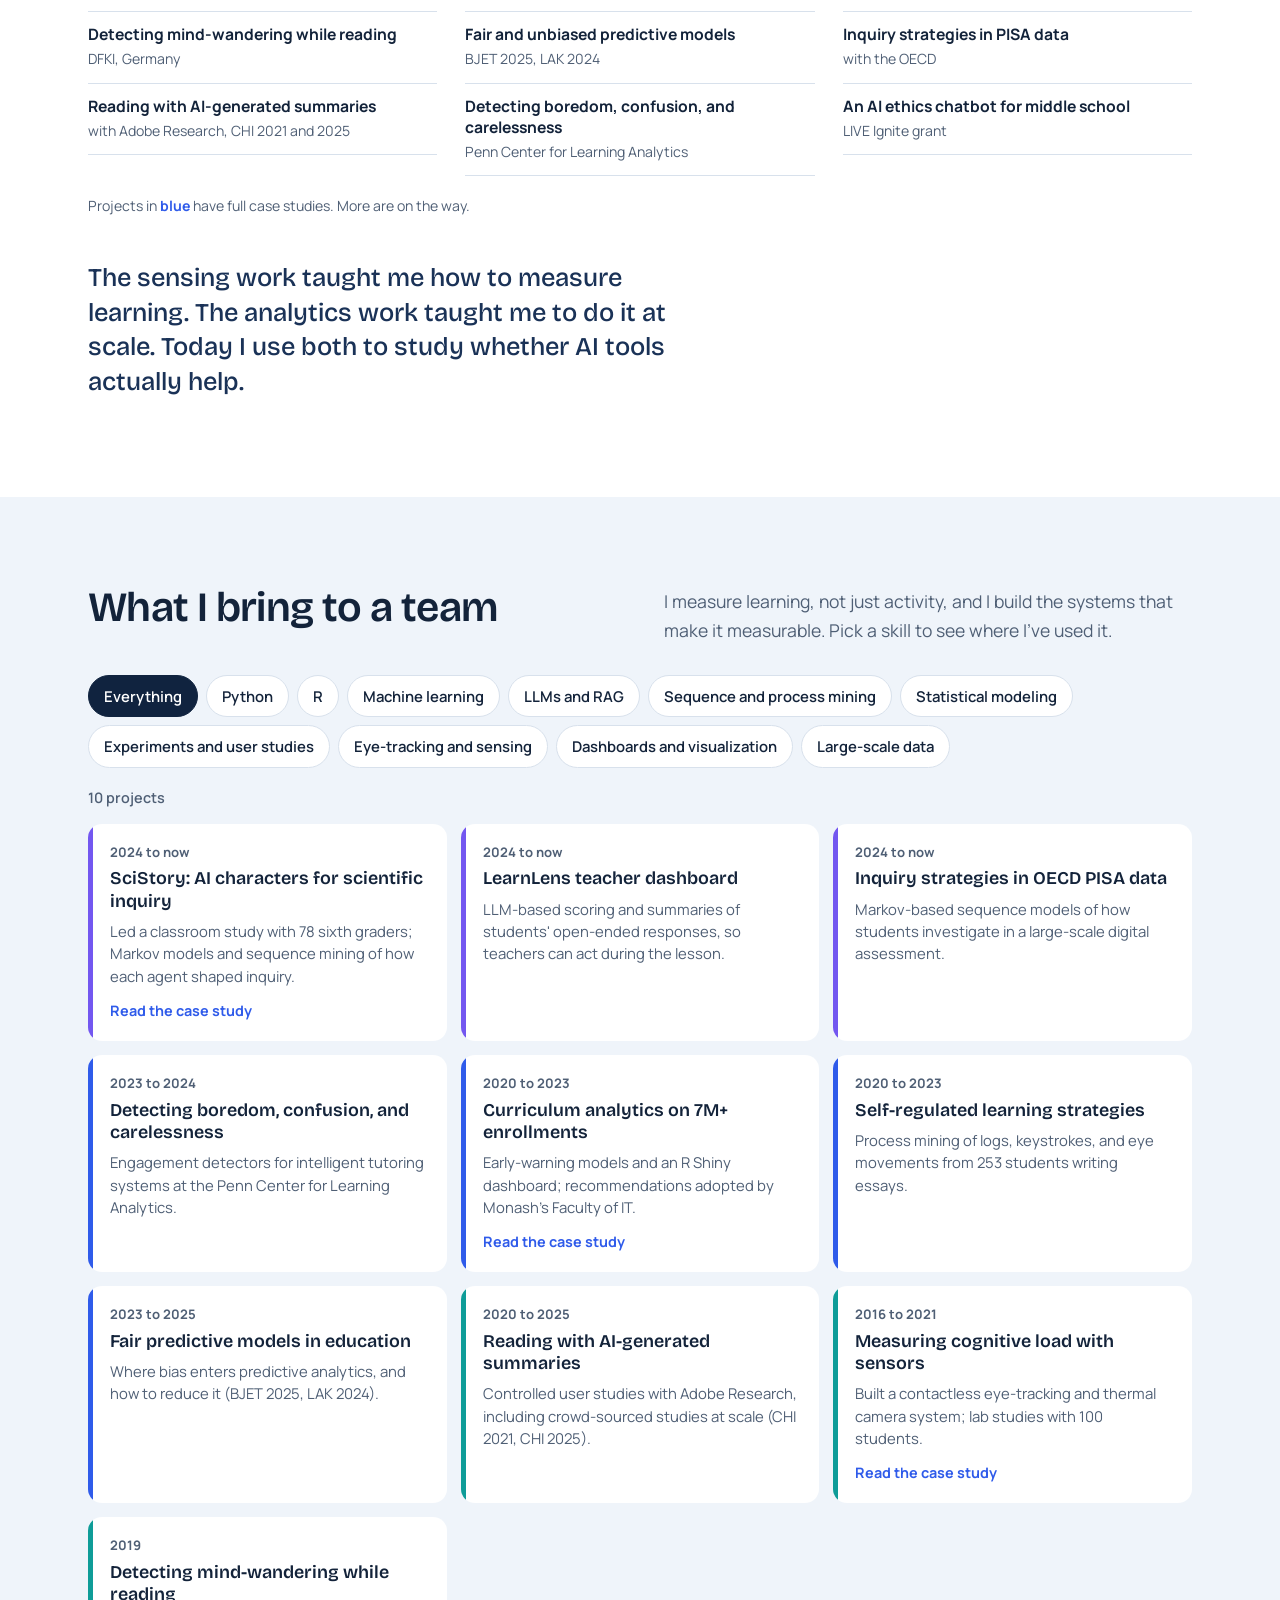
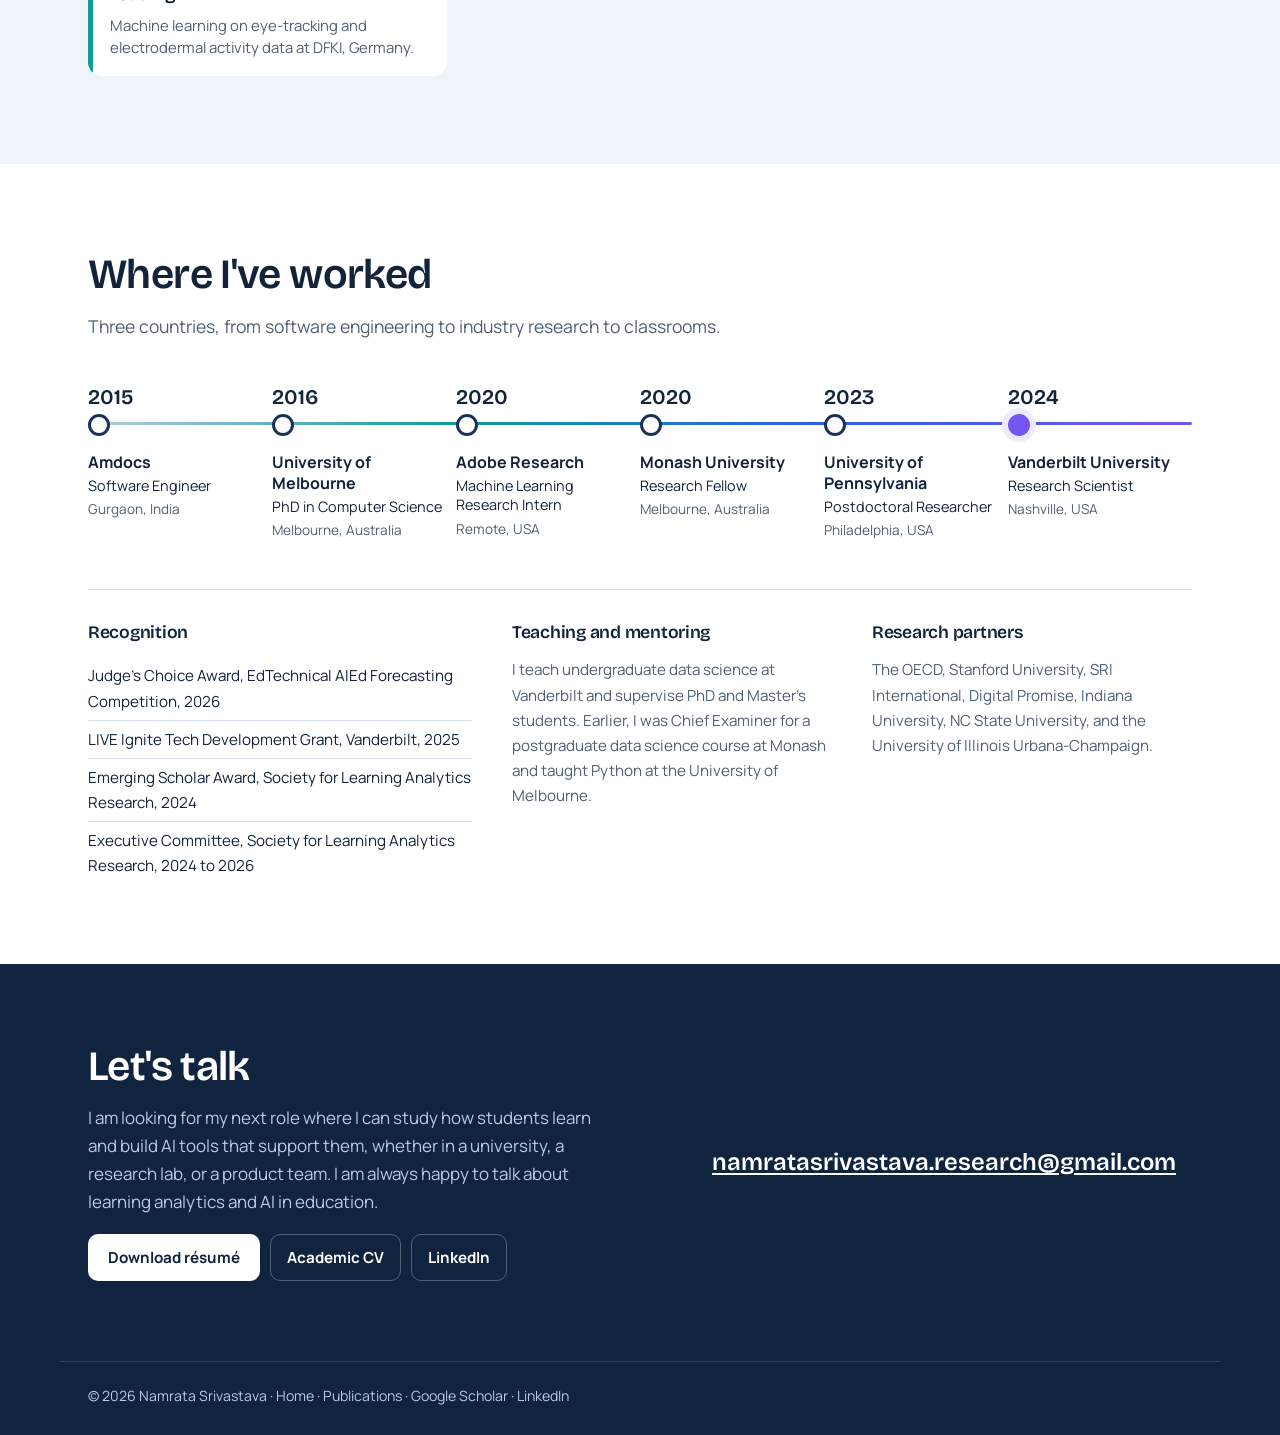
==== commit df4619f0: "Add academic CV, update contact text, track chat questions" ====
--- a/index.html
+++ b/index.html
@@ -58,10 +58,10 @@
           <div class="msg bot">Hi, I'm Namrata. Pick a question below and I'll answer in a sentence or two.</div>
         </div>
         <div class="chips" id="chips">
-          <button type="button" data-q="build">What have you built?</button>
-          <button type="button" data-q="before">What did you work on before?</button>
-          <button type="button" data-q="measure">How do you measure learning?</button>
-          <button type="button" data-q="roles">Are you open to new roles?</button>
+          <button type="button" data-q="build" data-goatcounter-click="chat-build" data-goatcounter-title="Chat: What have you built?">What have you built?</button>
+          <button type="button" data-q="before" data-goatcounter-click="chat-before" data-goatcounter-title="Chat: What did you work on before?">What did you work on before?</button>
+          <button type="button" data-q="measure" data-goatcounter-click="chat-measure" data-goatcounter-title="Chat: How do you measure learning?">How do you measure learning?</button>
+          <button type="button" data-q="roles" data-goatcounter-click="chat-roles" data-goatcounter-title="Chat: Are you open to new roles?">Are you open to new roles?</button>
         </div>
       </div>
     </div>
@@ -237,7 +237,7 @@
     <div class="wrap">
       <div>
         <h2>Let's talk</h2>
-        <p>I'm looking for research scientist and data science roles in industry, especially where AI meets learning. I'm always happy to talk about learning analytics and AI in education.</p>
+        <p>I am looking for my next role where I can study how students learn and build AI tools that support them, whether in a university, a research lab, or a product team. I am always happy to talk about learning analytics and AI in education.</p>
         <div class="more"><a class="btn light" href="/resume.pdf" data-goatcounter-click="resume-download" data-goatcounter-title="Résumé download">Download résumé</a><a class="btn ghost" href="/cv.pdf" data-goatcounter-click="cv-download" data-goatcounter-title="Academic CV download">Academic CV</a><a class="btn ghost" href="https://www.linkedin.com/in/namratasri01">LinkedIn</a></div>
       </div>
       <a class="mail" href="mailto:namratasrivastava.research@gmail.com">namratasrivastava.research@gmail.com</a>
